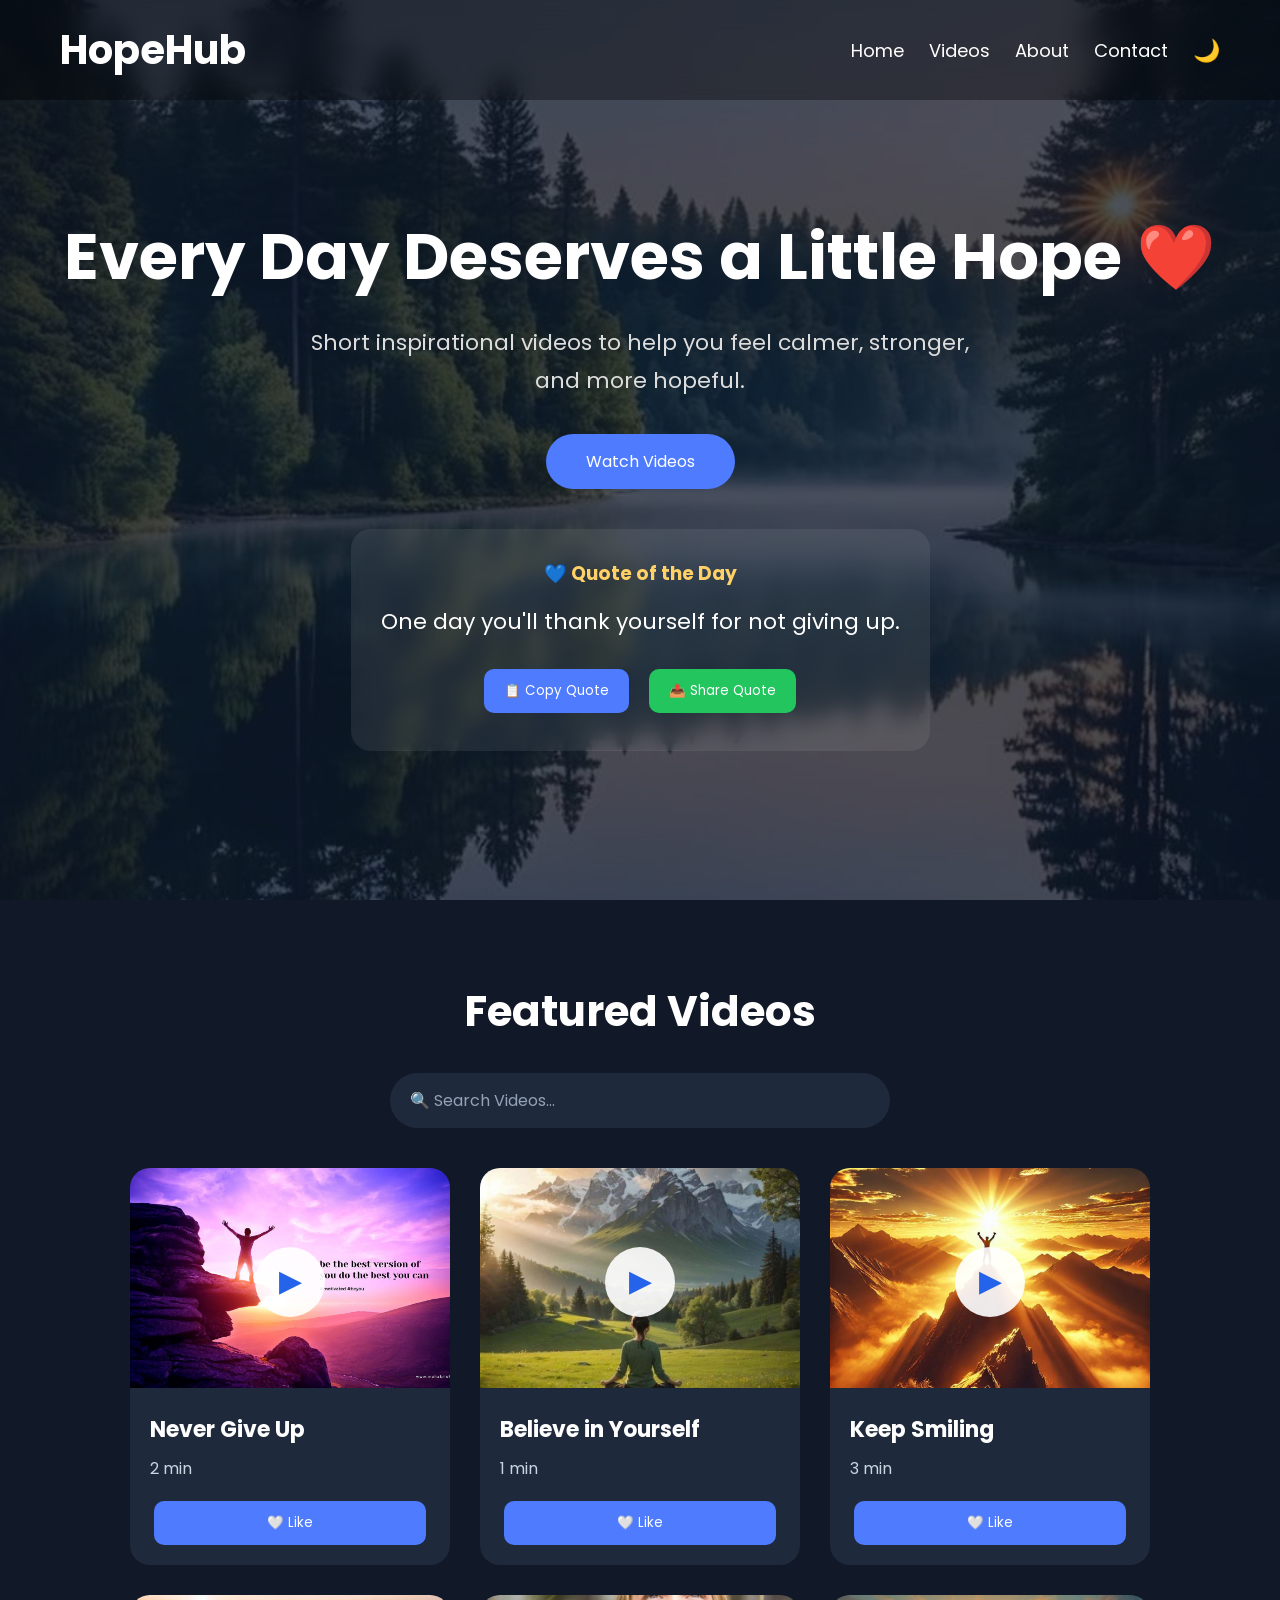
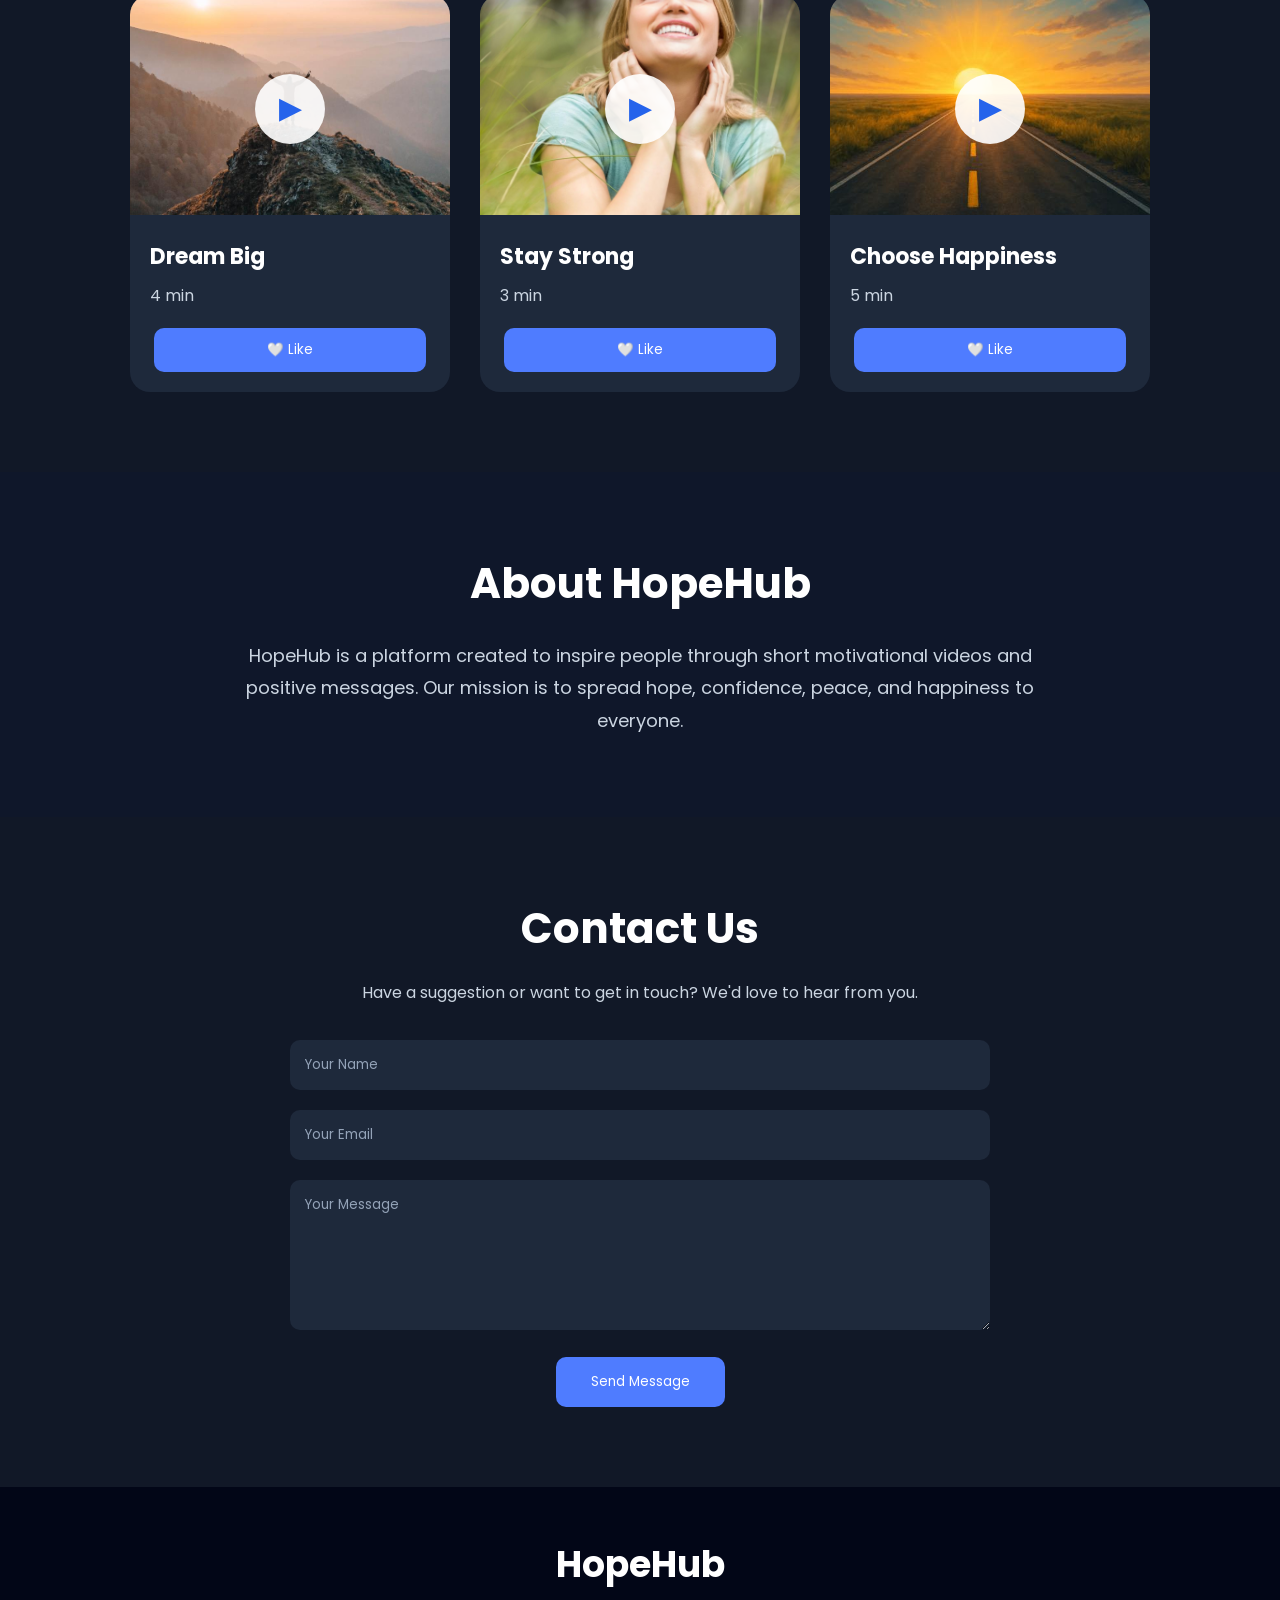
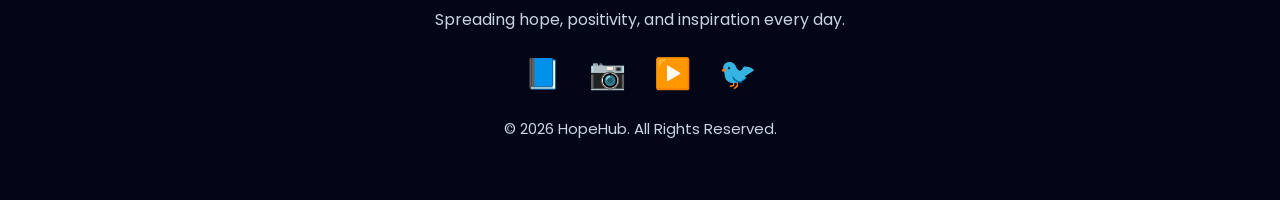
==== index.html @ 2fe67279 "Initial HopeHub Website" ====
<!DOCTYPE html>
<html lang="en">

<head>
    <meta charset="UTF-8">
    <meta name="viewport" content="width=device-width, initial-scale=1.0">
    <title>HopeHub</title>

    <!-- Google Font -->
    <link rel="preconnect" href="https://fonts.googleapis.com">
    <link rel="preconnect" href="https://fonts.gstatic.com" crossorigin>

    <link href="https://fonts.googleapis.com/css2?family=Poppins:wght@300;400;500;600;700&display=swap" rel="stylesheet">

    <!-- AOS Animation -->
    <link rel="stylesheet" href="https://unpkg.com/aos@2.3.4/dist/aos.css">

    <!-- CSS -->
    <link rel="stylesheet" href="css/style.css">
</head>

<body>

<!-- ================= Loader ================= -->

<div id="loader">

    <h1>HopeHub</h1>

    <div class="spinner"></div>

    <p>Loading...</p>

</div>

<!-- ================= Header ================= -->

<header>

    <h2 class="logo">HopeHub</h2>

    <div class="menu-btn" onclick="toggleMenu()">☰</div>

    <nav id="navLinks">

        <a href="#">Home</a>
        <a href="#featured">Videos</a>
        <a href="#about">About</a>
        <a href="#contact">Contact</a>

        <button id="themeBtn" onclick="changeTheme()">
            🌙
        </button>

    </nav>

</header>

<!-- ================= Hero Section ================= -->

<section class="hero" data-aos="fade-up">

    <h1>Every Day Deserves a Little Hope ❤️</h1>

    <p>
        Short inspirational videos to help you feel calmer,
        stronger, and more hopeful.
    </p>

    <a href="#featured" class="btn">
        Watch Videos
    </a>

    <!-- Quote Card -->

    <div class="quote-card">

        <h3>💙 Quote of the Day</h3>

        <p id="dailyQuote">
            Your story isn't over yet.
        </p>

        <button class="copy-btn" onclick="copyQuote()">
            📋 Copy Quote
        </button>

        <button class="share-btn" onclick="shareQuote()">
            📤 Share Quote
        </button>

    </div>

</section>

<!-- ================= Featured Videos Start ================= -->

<section class="featured" id="featured" data-aos="fade-up">

    <h2>Featured Videos</h2>

    <div class="search-box">

        <input
            type="text"
            id="searchInput"
            placeholder="🔍 Search Videos..."
            onkeyup="searchVideos()">

    </div>

    <div class="cards">
        <!-- ================= Video 1 ================= -->

<div class="card video-card" data-aos="zoom-in">

    <a href="https://www.youtube.com/watch?v=mgmVOuLgFB0" target="_blank">

        <div class="video-image">
            <img src="images/video1.jpg" alt="Never Give Up">
            <div class="play-btn">▶</div>
        </div>

    </a>

    <h3>Never Give Up</h3>

    <p>2 min</p>

    <button class="like-btn" onclick="likeVideo(this,'video1')">
        🤍 Like
    </button>

</div>

<!-- ================= Video 2 ================= -->

<div class="card video-card" data-aos="zoom-in" data-aos-delay="100">

    <a href="https://www.youtube.com/watch?v=ZXsQAXx_ao0" target="_blank">

        <div class="video-image">
            <img src="images/video2.jpg" alt="Believe in Yourself">
            <div class="play-btn">▶</div>
        </div>

    </a>

    <h3>Believe in Yourself</h3>

    <p>1 min</p>

    <button class="like-btn" onclick="likeVideo(this,'video2')">
        🤍 Like
    </button>

</div>

<!-- ================= Video 3 ================= -->

<div class="card video-card" data-aos="zoom-in" data-aos-delay="200">

    <a href="https://www.youtube.com/watch?v=wnHW6o8WMas" target="_blank">

        <div class="video-image">
            <img src="images/video3.jpg" alt="Keep Smiling">
            <div class="play-btn">▶</div>
        </div>

    </a>

    <h3>Keep Smiling</h3>

    <p>3 min</p>

    <button class="like-btn" onclick="likeVideo(this,'video3')">
        🤍 Like
    </button>

</div>

<!-- ================= Video 4 ================= -->

<div class="card video-card" data-aos="zoom-in" data-aos-delay="300">

    <a href="https://www.youtube.com/watch?v=UNQhuFL6CWg" target="_blank">

        <div class="video-image">
            <img src="images/video4.jpg" alt="Dream Big">
            <div class="play-btn">▶</div>
        </div>

    </a>

    <h3>Dream Big</h3>

    <p>4 min</p>

    <button class="like-btn" onclick="likeVideo(this,'video4')">
        🤍 Like
    </button>

</div>

<!-- ================= Video 5 ================= -->

<div class="card video-card" data-aos="zoom-in" data-aos-delay="400">

    <a href="https://www.youtube.com/watch?v=mgmVOuLgFB0" target="_blank">

        <div class="video-image">
            <img src="images/video5.jpg" alt="Stay Strong">
            <div class="play-btn">▶</div>
        </div>

    </a>

    <h3>Stay Strong</h3>

    <p>3 min</p>

    <button class="like-btn" onclick="likeVideo(this,'video5')">
        🤍 Like
    </button>

</div>

<!-- ================= Video 6 ================= -->

<div class="card video-card" data-aos="zoom-in" data-aos-delay="500">

    <a href="https://www.youtube.com/watch?v=ZXsQAXx_ao0" target="_blank">

        <div class="video-image">
            <img src="images/video6.jpg" alt="Choose Happiness">
            <div class="play-btn">▶</div>
        </div>

    </a>

    <h3>Choose Happiness</h3>

    <p>5 min</p>

    <button class="like-btn" onclick="likeVideo(this,'video6')">
        🤍 Like
    </button>

</div>

</div>

</section>

<!-- ================= About ================= -->

<section class="about" id="about" data-aos="fade-right">

    <h2>About HopeHub</h2>

    <p>
        HopeHub is a platform created to inspire people through short motivational
        videos and positive messages. Our mission is to spread hope, confidence,
        peace, and happiness to everyone.
    </p>

</section>

<!-- ================= Contact ================= -->

<section class="contact" id="contact" data-aos="fade-left">

    <h2>Contact Us</h2>

    <p>Have a suggestion or want to get in touch? We'd love to hear from you.</p>

    <form>

        <input type="text" placeholder="Your Name" required>

        <input type="email" placeholder="Your Email" required>

        <textarea rows="6" placeholder="Your Message" required></textarea>

        <button type="submit">Send Message</button>

    </form>

</section>
<!-- ================= Footer ================= -->

<footer data-aos="zoom-in">

    <div class="footer-content">

        <h2>HopeHub</h2>

        <p>
            Spreading hope, positivity, and inspiration every day.
        </p>

        <div class="social-links">

            <a href="#" title="Facebook">📘</a>
            <a href="#" title="Instagram">📷</a>
            <a href="#" title="YouTube">▶️</a>
            <a href="#" title="Twitter">🐦</a>

        </div>

        <p class="copyright">
            © 2026 HopeHub. All Rights Reserved.
        </p>

    </div>

</footer>

<!-- ================= Back To Top ================= -->

<button id="topBtn" onclick="goTop()">⬆</button>

<!-- ================= JavaScript ================= -->

<script src="js/script.js"></script>

<!-- AOS Animation -->

<script src="https://unpkg.com/aos@2.3.4/dist/aos.js"></script>

<script>
AOS.init({
    duration:1000,
    once:true
});
</script>

</body>

</html>
---- css/style.css ----
/* ==========================================
   HOPEHUB CSS
   Part 1 - Reset, Body, Loader, Header, Hero
========================================== */

/* Reset */

*{
    margin:0;
    padding:0;
    box-sizing:border-box;
    font-family:'Poppins',sans-serif;
}

html{
    scroll-behavior:smooth;
}

/* Body */

body{
    background:#0f172a;
    color:white;
    overflow-x:hidden;
}

/* Background Overlay */

body::before{
    content:"";
    position:fixed;
    inset:0;
    background:url("../images/hero.jpg") center/cover no-repeat;
    opacity:.25;
    z-index:-2;
}

/* Loader */

#loader{
    position:fixed;
    inset:0;
    background:#0f172a;
    display:flex;
    justify-content:center;
    align-items:center;
    flex-direction:column;
    z-index:9999;
}

#loader h1{
    font-size:50px;
    margin-bottom:20px;
}

#loader p{
    margin-top:20px;
    font-size:18px;
}

.spinner{
    width:70px;
    height:70px;
    border:6px solid rgba(255,255,255,.2);
    border-top:6px solid #4F7CFF;
    border-radius:50%;
    animation:spin 1s linear infinite;
}

@keyframes spin{
    from{
        transform:rotate(0deg);
    }
    to{
        transform:rotate(360deg);
    }
}

/* Header */

header{
    position:fixed;
    top:0;
    left:0;
    width:100%;
    display:flex;
    justify-content:space-between;
    align-items:center;
    padding:20px 60px;
    background:rgba(0,0,0,.35);
    backdrop-filter:blur(12px);
    z-index:1000;
}

/* Logo */

.logo{
    font-size:40px;
    font-weight:700;
    color:white;
    cursor:pointer;
    transition:.3s;
}

.logo:hover{
    color:#4F7CFF;
}

/* Navbar */

nav{
    display:flex;
    align-items:center;
    gap:25px;
}

nav a{
    text-decoration:none;
    color:white;
    font-size:18px;
    transition:.3s;
}

nav a:hover{
    color:#4F7CFF;
}

/* Theme Button */

#themeBtn{
    background:none;
    border:none;
    color:white;
    font-size:22px;
    cursor:pointer;
}

/* Mobile Menu */

.menu-btn{
    display:none;
    font-size:32px;
    cursor:pointer;
}

/* Hero */

.hero{
    min-height:100vh;
    display:flex;
    justify-content:center;
    align-items:center;
    flex-direction:column;
    text-align:center;
    padding:120px 20px 60px;
}

.hero h1{
    font-size:64px;
    margin-bottom:20px;
}

.hero p{
    max-width:700px;
    font-size:22px;
    color:#ddd;
    line-height:1.7;
}

/* Main Button */

.btn{
    display:inline-block;
    margin-top:35px;
    background:#4F7CFF;
    color:white;
    text-decoration:none;
    padding:15px 40px;
    border-radius:50px;
    transition:.3s;
}

.btn:hover{
    background:#2563eb;
    transform:scale(1.05);
}
/* ==========================================
   Part 2 - Featured, Search, Cards, Quote
========================================== */

/* Featured Section */

.featured{
    padding:80px 8%;
    background:#111827;
}

.featured h2{
    text-align:center;
    font-size:42px;
    margin-bottom:30px;
}

/* Search Box */

.search-box{
    display:flex;
    justify-content:center;
    margin-bottom:40px;
}

.search-box input{
    width:100%;
    max-width:500px;
    padding:15px 20px;
    border:none;
    outline:none;
    border-radius:50px;
    font-size:16px;
    background:#1e293b;
    color:white;
}

.search-box input::placeholder{
    color:#94a3b8;
}

/* Cards */

.cards{
    display:flex;
    flex-wrap:wrap;
    justify-content:center;
    gap:30px;
}

.card{
    width:320px;
    background:#1e293b;
    border-radius:20px;
    overflow:hidden;
    transition:.3s;
}

.card:hover{
    transform:translateY(-10px);
    box-shadow:0 15px 35px rgba(0,0,0,.4);
}

.video-image{
    position:relative;
}

.video-image img{
    width:100%;
    height:220px;
    object-fit:cover;
}

/* Play Button */

.play-btn{
    position:absolute;
    top:50%;
    left:50%;
    transform:translate(-50%,-50%);
    width:70px;
    height:70px;
    border-radius:50%;
    background:rgba(255,255,255,.9);
    color:#2563eb;
    display:flex;
    justify-content:center;
    align-items:center;
    font-size:30px;
    transition:.3s;
}

.play-btn:hover{
    background:#2563eb;
    color:white;
    transform:translate(-50%,-50%) scale(1.1);
}

/* Card Text */

.card h3{
    padding:18px 20px 10px;
    font-size:22px;
}

.card p{
    padding:0 20px 20px;
    color:#cbd5e1;
}

/* Like Button */

.like-btn{
    width:85%;
    margin:0 auto 20px;
    display:block;
    padding:12px;
    border:none;
    border-radius:10px;
    background:#4F7CFF;
    color:white;
    cursor:pointer;
    transition:.3s;
}

.like-btn:hover{
    background:#2563eb;
}

.like-btn.liked{
    background:#e11d48;
}

/* Quote Card */

.quote-card{
    margin-top:40px;
    max-width:700px;
    background:rgba(255,255,255,.08);
    backdrop-filter:blur(10px);
    padding:30px;
    border-radius:20px;
}

.quote-card h3{
    color:#FFD166;
    margin-bottom:15px;
}

.quote-card p{
    color:white;
    margin-bottom:20px;
}

/* Copy & Share Buttons */

.copy-btn,
.share-btn{
    border:none;
    padding:12px 20px;
    border-radius:10px;
    cursor:pointer;
    margin:8px;
    transition:.3s;
}

.copy-btn{
    background:#4F7CFF;
    color:white;
}

.copy-btn:hover{
    background:#2563eb;
}

.share-btn{
    background:#22c55e;
    color:white;
}

.share-btn:hover{
    background:#15803d;
}

/* Search Hide */

.hide{
    display:none;
}
/* ==========================================
   Part 3 - About, Contact, Footer, Responsive
========================================== */

/* About */

.about{
    padding:80px 8%;
    background:#0f172a;
    text-align:center;
}

.about h2{
    font-size:42px;
    margin-bottom:25px;
}

.about p{
    max-width:850px;
    margin:auto;
    color:#cbd5e1;
    line-height:1.8;
    font-size:18px;
}

/* Contact */

.contact{
    padding:80px 8%;
    background:#111827;
    text-align:center;
}

.contact h2{
    font-size:42px;
    margin-bottom:20px;
}

.contact p{
    color:#cbd5e1;
    margin-bottom:35px;
}

.contact form{
    max-width:700px;
    margin:auto;
}

.contact input,
.contact textarea{
    width:100%;
    padding:15px;
    margin-bottom:20px;
    border:none;
    border-radius:10px;
    background:#1e293b;
    color:white;
    outline:none;
}

.contact input::placeholder,
.contact textarea::placeholder{
    color:#94a3b8;
}

.contact button{
    background:#4F7CFF;
    color:white;
    border:none;
    padding:15px 35px;
    border-radius:10px;
    cursor:pointer;
    transition:.3s;
}

.contact button:hover{
    background:#2563eb;
}

/* Footer */

footer{
    background:#020617;
    padding:50px 20px;
    text-align:center;
}

.footer-content h2{
    font-size:36px;
    margin-bottom:15px;
}

.footer-content p{
    color:#cbd5e1;
    margin:10px 0;
}

.social-links{
    margin:20px 0;
}

.social-links a{
    font-size:30px;
    text-decoration:none;
    margin:0 12px;
    transition:.3s;
}

.social-links a:hover{
    transform:scale(1.2);
}

.copyright{
    margin-top:20px;
    color:#94a3b8;
    font-size:15px;
}

/* Back To Top */

#topBtn{
    position:fixed;
    right:25px;
    bottom:25px;
    width:50px;
    height:50px;
    border:none;
    border-radius:50%;
    background:#4F7CFF;
    color:white;
    font-size:20px;
    cursor:pointer;
    display:none;
    z-index:999;
    transition:.3s;
}

#topBtn:hover{
    background:#2563eb;
    transform:scale(1.1);
}

/* Light Theme */

body.light{
    background:#f8fafc;
    color:#111827;
}

body.light .featured,
body.light .contact{
    background:#e2e8f0;
}

body.light .about{
    background:#f8fafc;
}

body.light .card,
body.light .search-box input,
body.light .contact input,
body.light .contact textarea{
    background:white;
    color:#111827;
}

body.light .card p,
body.light .about p,
body.light .contact p{
    color:#475569;
}

/* Mobile */

@media(max-width:768px){

    header{
        padding:18px 20px;
    }

    .menu-btn{
        display:block;
        color:white;
    }

    nav{
        display:none;
        position:absolute;
        top:80px;
        left:0;
        width:100%;
        background:#111827;
        flex-direction:column;
        padding:20px 0;
    }

    nav.active{
        display:flex;
    }

    .hero h1{
        font-size:42px;
    }

    .hero p{
        font-size:18px;
    }

    .card{
        width:100%;
        max-width:360px;
    }

    .quote-card{
        width:95%;
    }

    .copy-btn,
    .share-btn{
        width:100%;
        margin:8px 0;
    }

    #themeBtn{
        margin-top:10px;
    }
}
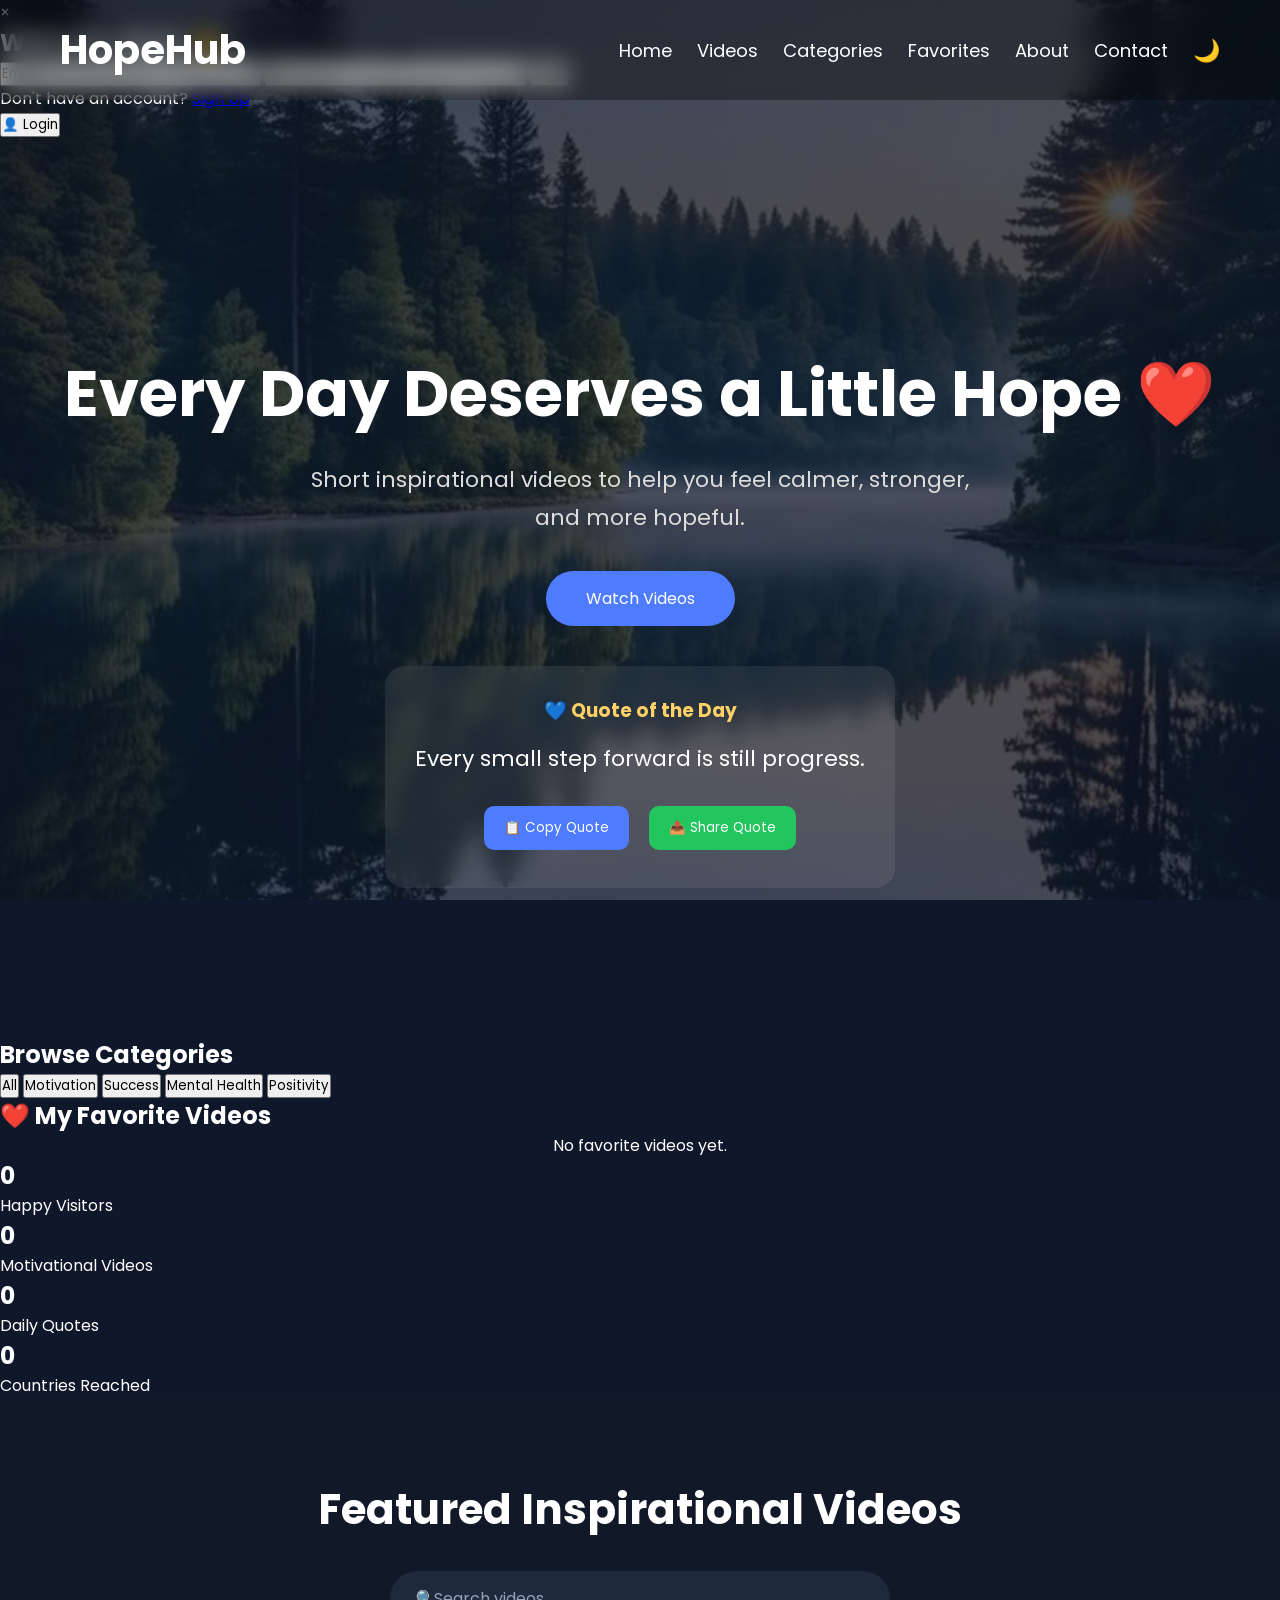
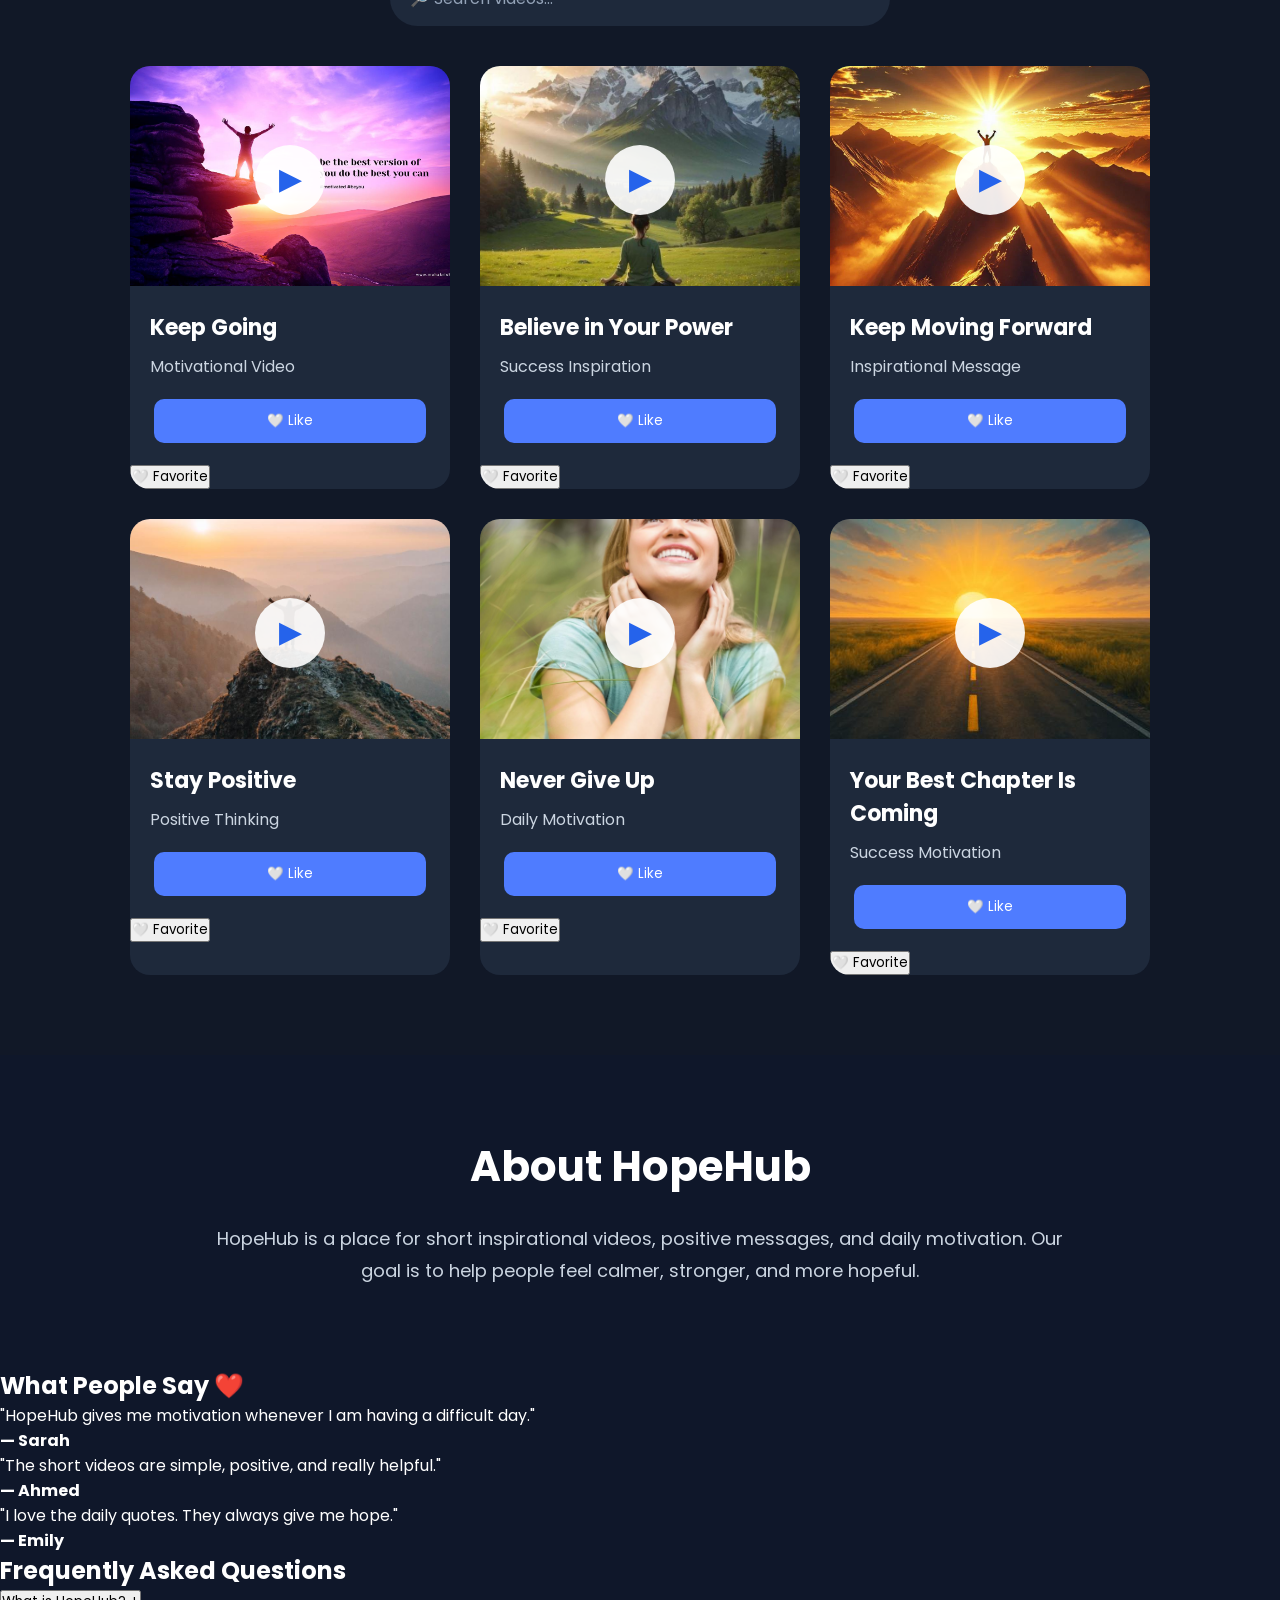
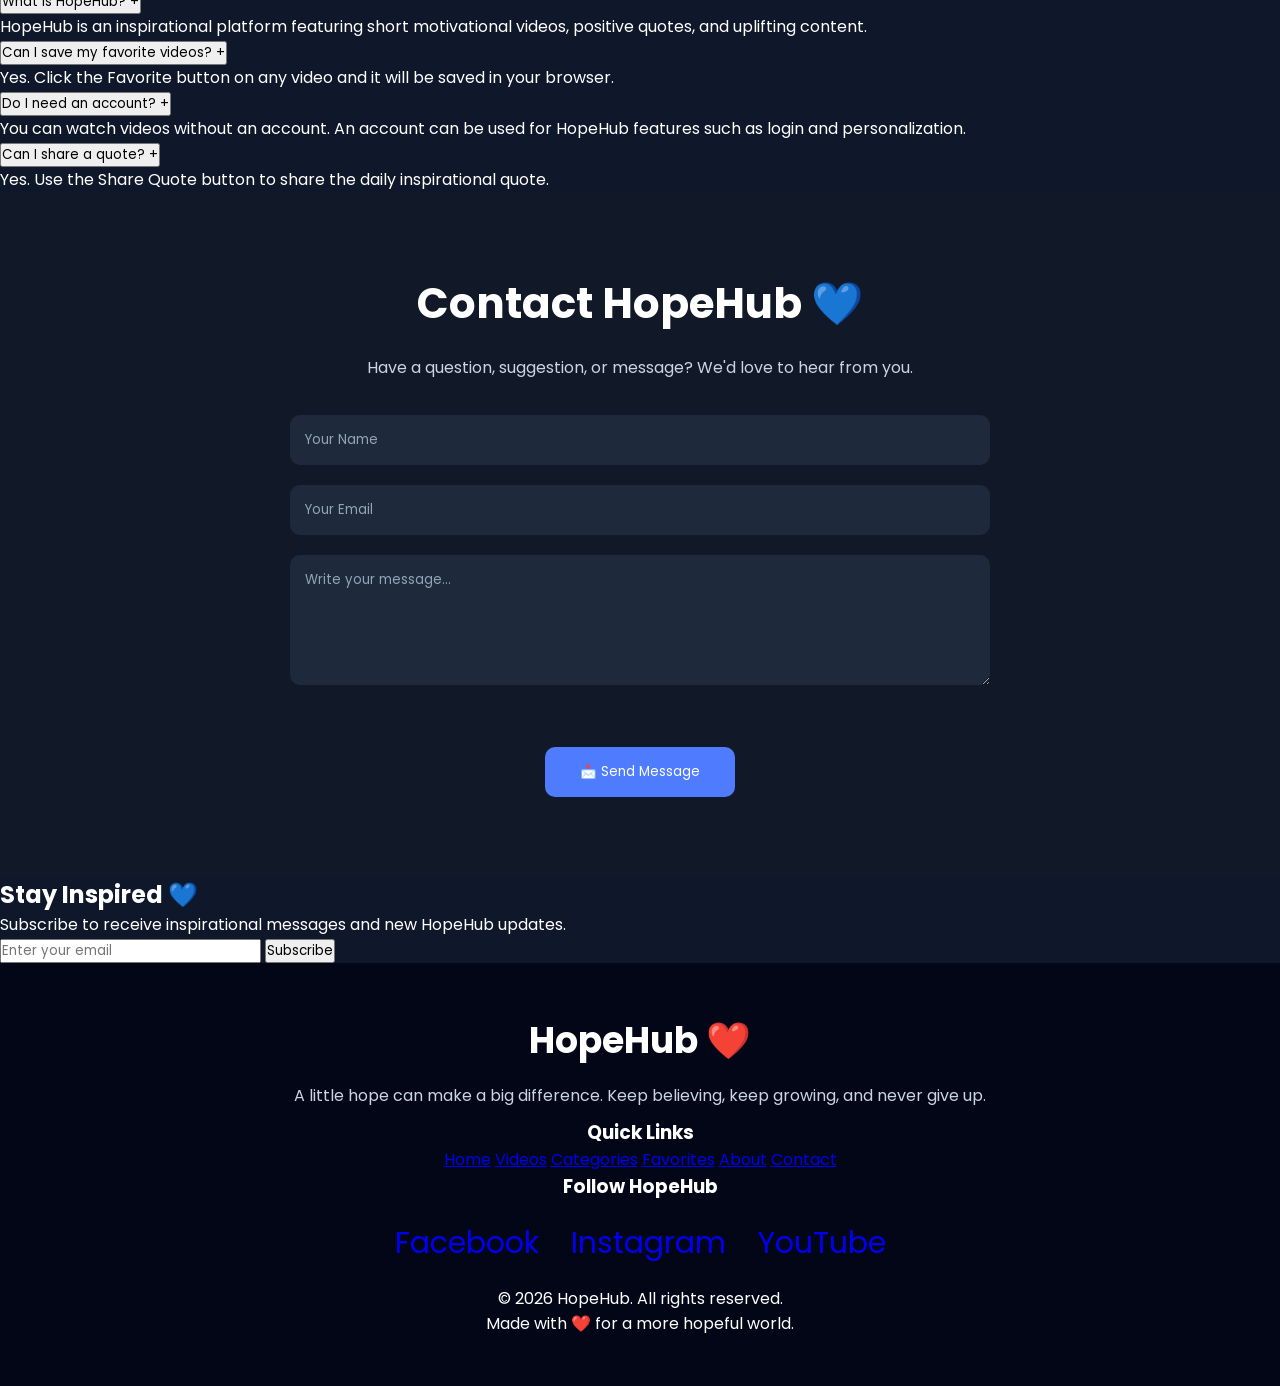
==== commit 29b4bb95: "Update index.html" ====
--- a/index.html
+++ b/index.html
@@ -4,51 +4,129 @@
 <head>
     <meta charset="UTF-8">
     <meta name="viewport" content="width=device-width, initial-scale=1.0">
-    <title>HopeHub</title>
-
-    <!-- Google Font -->
+
+    <!-- SEO TITLE -->
+    <title>HopeHub | Inspirational Videos, Motivation & Daily Hope</title>
+
+    <!-- SEO DESCRIPTION -->
+    <meta
+        name="description"
+        content="HopeHub offers short inspirational videos, motivational messages, positive quotes, and daily encouragement to help you feel calmer, stronger, and more hopeful."
+    >
+
+    <!-- SEO KEYWORDS -->
+    <meta
+        name="keywords"
+        content="inspirational videos, motivational videos, daily motivation, positive quotes, inspirational quotes, hope, positivity, success motivation, mental health motivation, HopeHub"
+    >
+
+    <!-- SEARCH ENGINE INSTRUCTIONS -->
+    <meta name="robots" content="index, follow">
+
+    <!-- CANONICAL URL -->
+    <link
+        rel="canonical"
+        href="https://aliaraz56560-cmd.github.io/HopeHub/"
+    >
+
+    <!-- THEME COLOR -->
+    <meta name="theme-color" content="#020617">
+
+    <!-- OPEN GRAPH / FACEBOOK / WHATSAPP -->
+    <meta property="og:type" content="website">
+    <meta property="og:title" content="HopeHub | Inspirational Videos, Motivation & Daily Hope">
+    <meta
+        property="og:description"
+        content="Discover short inspirational videos, positive messages, daily quotes, and motivation with HopeHub."
+    >
+    <meta
+        property="og:url"
+        content="https://aliaraz56560-cmd.github.io/HopeHub/"
+    >
+    <meta property="og:site_name" content="HopeHub">
+
+    <!-- TWITTER / X CARD -->
+    <meta name="twitter:card" content="summary_large_image">
+    <meta name="twitter:title" content="HopeHub | Inspirational Videos & Daily Hope">
+    <meta
+        name="twitter:description"
+        content="Short inspirational videos, positive quotes, and daily motivation to help you feel calmer, stronger, and more hopeful."
+    >
+
+    <!-- GOOGLE FONT -->
     <link rel="preconnect" href="https://fonts.googleapis.com">
     <link rel="preconnect" href="https://fonts.gstatic.com" crossorigin>
 
-    <link href="https://fonts.googleapis.com/css2?family=Poppins:wght@300;400;500;600;700&display=swap" rel="stylesheet">
-
-    <!-- AOS Animation -->
-    <link rel="stylesheet" href="https://unpkg.com/aos@2.3.4/dist/aos.css">
-
-    <!-- CSS -->
+    <link
+        href="https://fonts.googleapis.com/css2?family=Poppins:wght@300;400;500;600;700&display=swap"
+        rel="stylesheet"
+    >
+
+    <!-- AOS ANIMATION -->
+    <link
+        rel="stylesheet"
+        href="https://unpkg.com/aos@2.3.4/dist/aos.css"
+    >
+
+    <!-- MAIN CSS -->
     <link rel="stylesheet" href="css/style.css">
+
+    <!-- WEBSITE STRUCTURED DATA -->
+    <script type="application/ld+json">
+    {
+        "@context": "https://schema.org",
+        "@type": "WebSite",
+        "name": "HopeHub",
+        "url": "https://aliaraz56560-cmd.github.io/HopeHub/",
+        "description": "HopeHub provides short inspirational videos, positive messages, daily quotes, and motivational content."
+    }
+    </script>
+
 </head>
 
 <body>
 
-<!-- ================= Loader ================= -->
+<!-- ==================================================
+     LOADER
+================================================== -->
 
 <div id="loader">
-
     <h1>HopeHub</h1>
-
     <div class="spinner"></div>
-
     <p>Loading...</p>
-
 </div>
 
-<!-- ================= Header ================= -->
+
+<!-- ==================================================
+     HEADER / NAVBAR
+================================================== -->
 
 <header>
 
     <h2 class="logo">HopeHub</h2>
 
-    <div class="menu-btn" onclick="toggleMenu()">☰</div>
+    <div
+        class="menu-btn"
+        onclick="toggleMenu()"
+        aria-label="Open navigation menu"
+    >
+        ☰
+    </div>
 
     <nav id="navLinks">
 
-        <a href="#">Home</a>
+        <a href="#home">Home</a>
         <a href="#featured">Videos</a>
+        <a href="#categories">Categories</a>
+        <a href="#favorites">Favorites</a>
         <a href="#about">About</a>
         <a href="#contact">Contact</a>
 
-        <button id="themeBtn" onclick="changeTheme()">
+        <button
+            id="themeBtn"
+            onclick="changeTheme()"
+            aria-label="Change theme"
+        >
             🌙
         </button>
 
@@ -56,22 +134,161 @@
 
 </header>
 
-<!-- ================= Hero Section ================= -->
-
-<section class="hero" data-aos="fade-up">
-
-    <h1>Every Day Deserves a Little Hope ❤️</h1>
+
+<!-- ==================================================
+     LOGIN / SIGNUP OVERLAY
+================================================== -->
+
+<div class="auth-overlay" id="authOverlay">
+
+    <div class="auth-box">
+
+        <span
+            class="close-auth"
+            onclick="closeAuth()"
+            aria-label="Close login"
+        >
+            ×
+        </span>
+
+
+        <!-- LOGIN -->
+
+        <div id="loginForm">
+
+            <h2>Welcome Back 👋</h2>
+
+            <input
+                type="email"
+                id="loginEmail"
+                placeholder="Email"
+                autocomplete="email"
+            >
+
+            <input
+                type="password"
+                id="loginPassword"
+                placeholder="Password"
+                autocomplete="current-password"
+            >
+
+            <button
+                type="button"
+                onclick="loginUser()"
+            >
+                Login
+            </button>
+
+            <p>
+                Don't have an account?
+
+                <a
+                    href="#"
+                    onclick="showSignup(); return false;"
+                >
+                    Sign Up
+                </a>
+            </p>
+
+        </div>
+
+
+        <!-- SIGNUP -->
+
+        <div
+            id="signupForm"
+            style="display:none;"
+        >
+
+            <h2>Create Account ✨</h2>
+
+            <input
+                type="text"
+                id="signupName"
+                placeholder="Full Name"
+                autocomplete="name"
+            >
+
+            <input
+                type="email"
+                id="signupEmail"
+                placeholder="Email"
+                autocomplete="email"
+            >
+
+            <input
+                type="password"
+                id="signupPassword"
+                placeholder="Password"
+                autocomplete="new-password"
+            >
+
+            <button
+                type="button"
+                onclick="signupUser()"
+            >
+                Sign Up
+            </button>
+
+            <p>
+                Already have an account?
+
+                <a
+                    href="#"
+                    onclick="showLogin(); return false;"
+                >
+                    Login
+                </a>
+            </p>
+
+        </div>
+
+    </div>
+
+</div>
+
+
+<!-- ==================================================
+     LOGIN BUTTON
+================================================== -->
+
+<button
+    class="login-btn"
+    type="button"
+    aria-label="Login to HopeHub"
+>
+    👤 Login
+</button>
+
+
+<!-- ==================================================
+     HERO SECTION
+================================================== -->
+
+<section
+    class="hero"
+    id="home"
+    data-aos="fade-up"
+>
+
+    <h1>
+        Every Day Deserves a Little Hope ❤️
+    </h1>
 
     <p>
         Short inspirational videos to help you feel calmer,
         stronger, and more hopeful.
     </p>
 
-    <a href="#featured" class="btn">
+    <a
+        href="#featured"
+        class="btn"
+    >
         Watch Videos
     </a>
 
-    <!-- Quote Card -->
+
+    <!-- DAILY QUOTE -->
 
     <div class="quote-card">
 
@@ -81,260 +298,938 @@
             Your story isn't over yet.
         </p>
 
-        <button class="copy-btn" onclick="copyQuote()">
-            📋 Copy Quote
+        <div class="quote-buttons">
+
+            <button
+                class="copy-btn"
+                onclick="copyQuote()"
+                type="button"
+            >
+                📋 Copy Quote
+            </button>
+
+            <button
+                class="share-btn"
+                onclick="shareQuote()"
+                type="button"
+            >
+                📤 Share Quote
+            </button>
+
+        </div>
+
+    </div>
+
+</section>
+
+
+<!-- ==================================================
+     CATEGORIES
+================================================== -->
+
+<section
+    class="categories"
+    id="categories"
+>
+
+    <h2>Browse Categories</h2>
+
+    <div class="category-box">
+
+        <button
+            class="category-btn active"
+            type="button"
+        >
+            All
         </button>
 
-        <button class="share-btn" onclick="shareQuote()">
-            📤 Share Quote
+        <button
+            class="category-btn"
+            type="button"
+        >
+            Motivation
         </button>
 
+        <button
+            class="category-btn"
+            type="button"
+        >
+            Success
+        </button>
+
+        <button
+            class="category-btn"
+            type="button"
+        >
+            Mental Health
+        </button>
+
+        <button
+            class="category-btn"
+            type="button"
+        >
+            Positivity
+        </button>
+
     </div>
 
 </section>
 
-<!-- ================= Featured Videos Start ================= -->
-
-<section class="featured" id="featured" data-aos="fade-up">
-
-    <h2>Featured Videos</h2>
+
+<!-- ==================================================
+     FAVORITES
+================================================== -->
+
+<section
+    class="favorites"
+    id="favorites"
+>
+
+    <h2>❤️ My Favorite Videos</h2>
+
+    <div
+        id="favoriteContainer"
+        class="cards"
+    >
+
+        <p class="empty-fav">
+            No favorite videos yet.
+        </p>
+
+    </div>
+
+</section>
+
+
+<!-- ==================================================
+     STATISTICS
+================================================== -->
+
+<section class="stats">
+
+    <div class="stat-box">
+
+        <h2
+            class="counter"
+            data-target="10000"
+        >
+            0
+        </h2>
+
+        <p>Happy Visitors</p>
+
+    </div>
+
+
+    <div class="stat-box">
+
+        <h2
+            class="counter"
+            data-target="500"
+        >
+            0
+        </h2>
+
+        <p>Motivational Videos</p>
+
+    </div>
+
+
+    <div class="stat-box">
+
+        <h2
+            class="counter"
+            data-target="150"
+        >
+            0
+        </h2>
+
+        <p>Daily Quotes</p>
+
+    </div>
+
+
+    <div class="stat-box">
+
+        <h2
+            class="counter"
+            data-target="50"
+        >
+            0
+        </h2>
+
+        <p>Countries Reached</p>
+
+    </div>
+
+</section>
+
+
+<!-- ==================================================
+     FEATURED VIDEOS
+================================================== -->
+
+<section
+    class="featured"
+    id="featured"
+    data-aos="fade-up"
+>
+
+    <h2>Featured Inspirational Videos</h2>
+
+
+    <!-- SEARCH -->
 
     <div class="search-box">
 
         <input
             type="text"
             id="searchInput"
-            placeholder="🔍 Search Videos..."
-            onkeyup="searchVideos()">
-
-    </div>
+            placeholder="🔎 Search videos..."
+            oninput="searchVideos()"
+            aria-label="Search inspirational videos"
+        >
+
+    </div>
+
 
     <div class="cards">
-        <!-- ================= Video 1 ================= -->
-
-<div class="card video-card" data-aos="zoom-in">
-
-    <a href="https://www.youtube.com/watch?v=mgmVOuLgFB0" target="_blank">
-
-        <div class="video-image">
-            <img src="images/video1.jpg" alt="Never Give Up">
-            <div class="play-btn">▶</div>
-        </div>
-
-    </a>
-
-    <h3>Never Give Up</h3>
-
-    <p>2 min</p>
-
-    <button class="like-btn" onclick="likeVideo(this,'video1')">
-        🤍 Like
-    </button>
-
-</div>
-
-<!-- ================= Video 2 ================= -->
-
-<div class="card video-card" data-aos="zoom-in" data-aos-delay="100">
-
-    <a href="https://www.youtube.com/watch?v=ZXsQAXx_ao0" target="_blank">
-
-        <div class="video-image">
-            <img src="images/video2.jpg" alt="Believe in Yourself">
-            <div class="play-btn">▶</div>
-        </div>
-
-    </a>
-
-    <h3>Believe in Yourself</h3>
-
-    <p>1 min</p>
-
-    <button class="like-btn" onclick="likeVideo(this,'video2')">
-        🤍 Like
-    </button>
-
-</div>
-
-<!-- ================= Video 3 ================= -->
-
-<div class="card video-card" data-aos="zoom-in" data-aos-delay="200">
-
-    <a href="https://www.youtube.com/watch?v=wnHW6o8WMas" target="_blank">
-
-        <div class="video-image">
-            <img src="images/video3.jpg" alt="Keep Smiling">
-            <div class="play-btn">▶</div>
-        </div>
-
-    </a>
-
-    <h3>Keep Smiling</h3>
-
-    <p>3 min</p>
-
-    <button class="like-btn" onclick="likeVideo(this,'video3')">
-        🤍 Like
-    </button>
-
-</div>
-
-<!-- ================= Video 4 ================= -->
-
-<div class="card video-card" data-aos="zoom-in" data-aos-delay="300">
-
-    <a href="https://www.youtube.com/watch?v=UNQhuFL6CWg" target="_blank">
-
-        <div class="video-image">
-            <img src="images/video4.jpg" alt="Dream Big">
-            <div class="play-btn">▶</div>
-        </div>
-
-    </a>
-
-    <h3>Dream Big</h3>
-
-    <p>4 min</p>
-
-    <button class="like-btn" onclick="likeVideo(this,'video4')">
-        🤍 Like
-    </button>
-
-</div>
-
-<!-- ================= Video 5 ================= -->
-
-<div class="card video-card" data-aos="zoom-in" data-aos-delay="400">
-
-    <a href="https://www.youtube.com/watch?v=mgmVOuLgFB0" target="_blank">
-
-        <div class="video-image">
-            <img src="images/video5.jpg" alt="Stay Strong">
-            <div class="play-btn">▶</div>
-        </div>
-
-    </a>
-
-    <h3>Stay Strong</h3>
-
-    <p>3 min</p>
-
-    <button class="like-btn" onclick="likeVideo(this,'video5')">
-        🤍 Like
-    </button>
-
-</div>
-
-<!-- ================= Video 6 ================= -->
-
-<div class="card video-card" data-aos="zoom-in" data-aos-delay="500">
-
-    <a href="https://www.youtube.com/watch?v=ZXsQAXx_ao0" target="_blank">
-
-        <div class="video-image">
-            <img src="images/video6.jpg" alt="Choose Happiness">
-            <div class="play-btn">▶</div>
-        </div>
-
-    </a>
-
-    <h3>Choose Happiness</h3>
-
-    <p>5 min</p>
-
-    <button class="like-btn" onclick="likeVideo(this,'video6')">
-        🤍 Like
-    </button>
-
-</div>
-
-</div>
+
+
+        <!-- VIDEO 1 -->
+
+        <div
+            class="card video-card"
+            data-category="Motivation"
+            data-aos="zoom-in"
+        >
+
+            <a href="video.html?video=crsST0ptxlU">
+
+                <div class="video-image">
+
+                    <img
+                        src="images/video1.jpg"
+                        alt="Keep Going inspirational motivational video"
+                        loading="lazy"
+                    >
+
+                    <div class="play-btn">
+                        ▶
+                    </div>
+
+                </div>
+
+            </a>
+
+            <h3>Keep Going</h3>
+
+            <p>Motivational Video</p>
+
+            <button
+                class="like-btn"
+                onclick="likeVideo(this,'video1')"
+                type="button"
+            >
+                🤍 Like
+            </button>
+
+            <button
+                class="favorite-btn"
+                onclick="addFavorite(
+                    'Keep Going',
+                    'images/video1.jpg',
+                    'video.html?video=crsST0ptxlU',
+                    this
+                )"
+                type="button"
+            >
+                🤍 Favorite
+            </button>
+
+        </div>
+
+
+        <!-- VIDEO 2 -->
+
+        <div
+            class="card video-card"
+            data-category="Success"
+            data-aos="zoom-in"
+        >
+
+            <a href="video.html?video=I_mPoUWBMf4">
+
+                <div class="video-image">
+
+                    <img
+                        src="images/video2.jpg"
+                        alt="Believe in Your Power success motivational video"
+                        loading="lazy"
+                    >
+
+                    <div class="play-btn">
+                        ▶
+                    </div>
+
+                </div>
+
+            </a>
+
+            <h3>Believe in Your Power</h3>
+
+            <p>Success Inspiration</p>
+
+            <button
+                class="like-btn"
+                onclick="likeVideo(this,'video2')"
+                type="button"
+            >
+                🤍 Like
+            </button>
+
+            <button
+                class="favorite-btn"
+                onclick="addFavorite(
+                    'Believe in Your Power',
+                    'images/video2.jpg',
+                    'video.html?video=Cpc-t-Uwv1I',
+                    this
+                )"
+                type="button"
+            >
+                🤍 Favorite
+            </button>
+
+        </div>
+
+
+        <!-- VIDEO 3 -->
+
+        <div
+            class="card video-card"
+            data-category="Mental Health"
+            data-aos="zoom-in"
+        >
+
+            <a href="video.html?video=UF8uR6Z6KLc">
+
+                <div class="video-image">
+
+                    <img
+                        src="images/video3.jpg"
+                        alt="Keep Moving Forward inspirational video"
+                        loading="lazy"
+                    >
+
+                    <div class="play-btn">
+                        ▶
+                    </div>
+
+                </div>
+
+            </a>
+
+            <h3>Keep Moving Forward</h3>
+
+            <p>Inspirational Message</p>
+
+            <button
+                class="like-btn"
+                onclick="likeVideo(this,'video3')"
+                type="button"
+            >
+                🤍 Like
+            </button>
+
+            <button
+                class="favorite-btn"
+                onclick="addFavorite(
+                    'Keep Moving Forward',
+                    'images/video3.jpg',
+                    'video.html?video=UF8uR6Z6KLc',
+                    this
+                )"
+                type="button"
+            >
+                🤍 Favorite
+            </button>
+
+        </div>
+
+
+        <!-- VIDEO 4 -->
+
+        <div
+            class="card video-card"
+            data-category="Positivity"
+            data-aos="zoom-in"
+        >
+
+            <a href="video.html?video=ZToicYcHIOU">
+
+                <div class="video-image">
+
+                    <img
+                        src="images/video4.jpg"
+                        alt="Stay Positive positive thinking video"
+                        loading="lazy"
+                    >
+
+                    <div class="play-btn">
+                        ▶
+                    </div>
+
+                </div>
+
+            </a>
+
+            <h3>Stay Positive</h3>
+
+            <p>Positive Thinking</p>
+
+            <button
+                class="like-btn"
+                onclick="likeVideo(this,'video4')"
+                type="button"
+            >
+                🤍 Like
+            </button>
+
+            <button
+                class="favorite-btn"
+                onclick="addFavorite(
+                    'Stay Positive',
+                    'images/video4.jpg',
+                    'video.html?video=ZToicYcHIOU',
+                    this
+                )"
+                type="button"
+            >
+                🤍 Favorite
+            </button>
+
+        </div>
+
+
+        <!-- VIDEO 5 -->
+
+        <div
+            class="card video-card"
+            data-category="Motivation"
+            data-aos="zoom-in"
+        >
+
+            <a href="video.html?video=suvwogCC7PI">
+
+                <div class="video-image">
+
+                    <img
+                        src="images/video5.jpg"
+                        alt="Never Give Up motivational video"
+                        loading="lazy"
+                    >
+
+                    <div class="play-btn">
+                        ▶
+                    </div>
+
+                </div>
+
+            </a>
+
+            <h3>Never Give Up</h3>
+
+            <p>Daily Motivation</p>
+
+            <button
+                class="like-btn"
+                onclick="likeVideo(this,'video5')"
+                type="button"
+            >
+                🤍 Like
+            </button>
+
+            <button
+                class="favorite-btn"
+                onclick="addFavorite(
+                    'Never Give Up',
+                    'images/video5.jpg',
+                    'video.html?video=mgmVOuLgFB0',
+                    this
+                )"
+                type="button"
+            >
+                🤍 Favorite
+            </button>
+
+        </div>
+
+
+        <!-- VIDEO 6 -->
+
+        <div
+            class="card video-card"
+            data-category="Success"
+            data-aos="zoom-in"
+        >
+
+            <a href="video.html?video=M00D85NmCwk">
+
+                <div class="video-image">
+
+                    <img
+                        src="images/video6.jpg"
+                        alt="Your Best Chapter Is Coming success motivation video"
+                        loading="lazy"
+                    >
+
+                    <div class="play-btn">
+                        ▶
+                    </div>
+
+                </div>
+
+            </a>
+
+            <h3>Your Best Chapter Is Coming</h3>
+
+            <p>Success Motivation</p>
+
+            <button
+                class="like-btn"
+                onclick="likeVideo(this,'video6')"
+                type="button"
+            >
+                🤍 Like
+            </button>
+
+            <button
+                class="favorite-btn"
+                onclick="addFavorite(
+                    'Your Best Chapter Is Coming',
+                    'images/video6.jpg',
+                    'video.html?video=ZXsQAXx_ao0',
+                    this
+                )"
+                type="button"
+            >
+                🤍 Favorite
+            </button>
+
+        </div>
+
+    </div>
 
 </section>
 
-<!-- ================= About ================= -->
-
-<section class="about" id="about" data-aos="fade-right">
+
+<!-- ==================================================
+     ABOUT SECTION
+================================================== -->
+
+<section
+    class="about"
+    id="about"
+    data-aos="fade-up"
+>
 
     <h2>About HopeHub</h2>
 
     <p>
-        HopeHub is a platform created to inspire people through short motivational
-        videos and positive messages. Our mission is to spread hope, confidence,
-        peace, and happiness to everyone.
+        HopeHub is a place for short inspirational videos,
+        positive messages, and daily motivation.
+        Our goal is to help people feel calmer,
+        stronger, and more hopeful.
     </p>
 
 </section>
 
-<!-- ================= Contact ================= -->
-
-<section class="contact" id="contact" data-aos="fade-left">
-
-    <h2>Contact Us</h2>
-
-    <p>Have a suggestion or want to get in touch? We'd love to hear from you.</p>
-
-    <form>
-
-        <input type="text" placeholder="Your Name" required>
-
-        <input type="email" placeholder="Your Email" required>
-
-        <textarea rows="6" placeholder="Your Message" required></textarea>
-
-        <button type="submit">Send Message</button>
+
+<!-- ==================================================
+     TESTIMONIALS
+================================================== -->
+
+<section
+    class="testimonials"
+    data-aos="fade-up"
+>
+
+    <h2>What People Say ❤️</h2>
+
+    <div class="testimonial-container">
+
+        <div class="testimonial-card active">
+
+            <p>
+                "HopeHub gives me motivation whenever
+                I am having a difficult day."
+            </p>
+
+            <h4>— Sarah</h4>
+
+        </div>
+
+
+        <div class="testimonial-card">
+
+            <p>
+                "The short videos are simple,
+                positive, and really helpful."
+            </p>
+
+            <h4>— Ahmed</h4>
+
+        </div>
+
+
+        <div class="testimonial-card">
+
+            <p>
+                "I love the daily quotes.
+                They always give me hope."
+            </p>
+
+            <h4>— Emily</h4>
+
+        </div>
+
+    </div>
+
+</section>
+
+
+<!-- ==================================================
+     FAQ
+================================================== -->
+
+<section
+    class="faq"
+    data-aos="fade-up"
+>
+
+    <h2>Frequently Asked Questions</h2>
+
+
+    <div class="faq-item">
+
+        <button
+            class="faq-question"
+            type="button"
+        >
+
+            What is HopeHub?
+
+            <span>+</span>
+
+        </button>
+
+        <div class="faq-answer">
+
+            <p>
+                HopeHub is an inspirational platform
+                featuring short motivational videos,
+                positive quotes, and uplifting content.
+            </p>
+
+        </div>
+
+    </div>
+
+
+    <div class="faq-item">
+
+        <button
+            class="faq-question"
+            type="button"
+        >
+
+            Can I save my favorite videos?
+
+            <span>+</span>
+
+        </button>
+
+        <div class="faq-answer">
+
+            <p>
+                Yes. Click the Favorite button on any
+                video and it will be saved in your browser.
+            </p>
+
+        </div>
+
+    </div>
+
+
+    <div class="faq-item">
+
+        <button
+            class="faq-question"
+            type="button"
+        >
+
+            Do I need an account?
+
+            <span>+</span>
+
+        </button>
+
+        <div class="faq-answer">
+
+            <p>
+                You can watch videos without an account.
+                An account can be used for HopeHub features
+                such as login and personalization.
+            </p>
+
+        </div>
+
+    </div>
+
+
+    <div class="faq-item">
+
+        <button
+            class="faq-question"
+            type="button"
+        >
+
+            Can I share a quote?
+
+            <span>+</span>
+
+        </button>
+
+        <div class="faq-answer">
+
+            <p>
+                Yes. Use the Share Quote button
+                to share the daily inspirational quote.
+            </p>
+
+        </div>
+
+    </div>
+
+</section>
+
+
+<!-- ==================================================
+     CONTACT SECTION
+================================================== -->
+
+<section
+    class="contact"
+    id="contact"
+    data-aos="fade-up"
+>
+
+    <h2>Contact HopeHub 💙</h2>
+
+    <p>
+        Have a question, suggestion, or message?
+        We'd love to hear from you.
+    </p>
+
+    <form
+        class="contact-form"
+        id="contactForm"
+    >
+
+        <input
+            type="text"
+            id="contactName"
+            placeholder="Your Name"
+            required
+        >
+
+        <input
+            type="email"
+            id="contactEmail"
+            placeholder="Your Email"
+            required
+        >
+
+        <textarea
+            id="contactMessage"
+            rows="5"
+            placeholder="Write your message..."
+            required
+        ></textarea>
+
+        <button
+            type="submit"
+            class="btn"
+        >
+            📩 Send Message
+        </button>
 
     </form>
 
 </section>
-<!-- ================= Footer ================= -->
-
-<footer data-aos="zoom-in">
+
+
+<!-- ==================================================
+     NEWSLETTER
+================================================== -->
+
+<section
+    class="newsletter"
+    data-aos="fade-up"
+>
+
+    <h2>Stay Inspired 💙</h2>
+
+    <p>
+        Subscribe to receive inspirational
+        messages and new HopeHub updates.
+    </p>
+
+    <form class="newsletter-form">
+
+        <input
+            type="email"
+            placeholder="Enter your email"
+            required
+        >
+
+        <button type="submit">
+            Subscribe
+        </button>
+
+    </form>
+
+</section>
+
+
+<!-- ==================================================
+     FOOTER
+================================================== -->
+
+<footer>
 
     <div class="footer-content">
 
-        <h2>HopeHub</h2>
+
+        <!-- FOOTER ABOUT -->
+
+        <div class="footer-about">
+
+            <h2>HopeHub ❤️</h2>
+
+            <p>
+                A little hope can make a big difference.
+                Keep believing, keep growing,
+                and never give up.
+            </p>
+
+        </div>
+
+
+        <!-- QUICK LINKS -->
+
+        <div class="footer-links">
+
+            <h3>Quick Links</h3>
+
+            <a href="#home">Home</a>
+            <a href="#featured">Videos</a>
+            <a href="#categories">Categories</a>
+            <a href="#favorites">Favorites</a>
+            <a href="#about">About</a>
+            <a href="#contact">Contact</a>
+
+        </div>
+
+
+        <!-- SOCIAL LINKS -->
+
+        <div class="footer-social">
+
+            <h3>Follow HopeHub</h3>
+
+            <div class="social-links">
+
+                <a
+                    href="#"
+                    aria-label="Facebook"
+                >
+                    Facebook
+                </a>
+
+                <a
+                    href="#"
+                    aria-label="Instagram"
+                >
+                    Instagram
+                </a>
+
+                <a
+                    href="#"
+                    aria-label="YouTube"
+                >
+                    YouTube
+                </a>
+
+            </div>
+
+        </div>
+
+    </div>
+
+
+    <!-- FOOTER BOTTOM -->
+
+    <div class="footer-bottom">
 
         <p>
-            Spreading hope, positivity, and inspiration every day.
+            © 2026 HopeHub. All rights reserved.
         </p>
 
-        <div class="social-links">
-
-            <a href="#" title="Facebook">📘</a>
-            <a href="#" title="Instagram">📷</a>
-            <a href="#" title="YouTube">▶️</a>
-            <a href="#" title="Twitter">🐦</a>
-
-        </div>
-
-        <p class="copyright">
-            © 2026 HopeHub. All Rights Reserved.
+        <p>
+            Made with ❤️ for a more hopeful world.
         </p>
 
     </div>
 
 </footer>
 
-<!-- ================= Back To Top ================= -->
-
-<button id="topBtn" onclick="goTop()">⬆</button>
-
-<!-- ================= JavaScript ================= -->
+
+<!-- ==================================================
+     BACK TO TOP BUTTON
+================================================== -->
+
+<button
+    id="topBtn"
+    onclick="goTop()"
+    aria-label="Back to top"
+>
+    ↑
+</button>
+
+
+<!-- ==================================================
+     AOS JAVASCRIPT
+================================================== -->
+
+<script src="https://unpkg.com/aos@2.3.4/dist/aos.js"></script>
+
+<script>
+
+    AOS.init({
+        duration: 800,
+        once: true
+    });
+
+</script>
+
+
+<!-- ==================================================
+     MAIN JAVASCRIPT
+================================================== -->
 
 <script src="js/script.js"></script>
 
-<!-- AOS Animation -->
-
-<script src="https://unpkg.com/aos@2.3.4/dist/aos.js"></script>
-
-<script>
-AOS.init({
-    duration:1000,
-    once:true
-});
-</script>
-
 </body>
-
-</html>+</html>
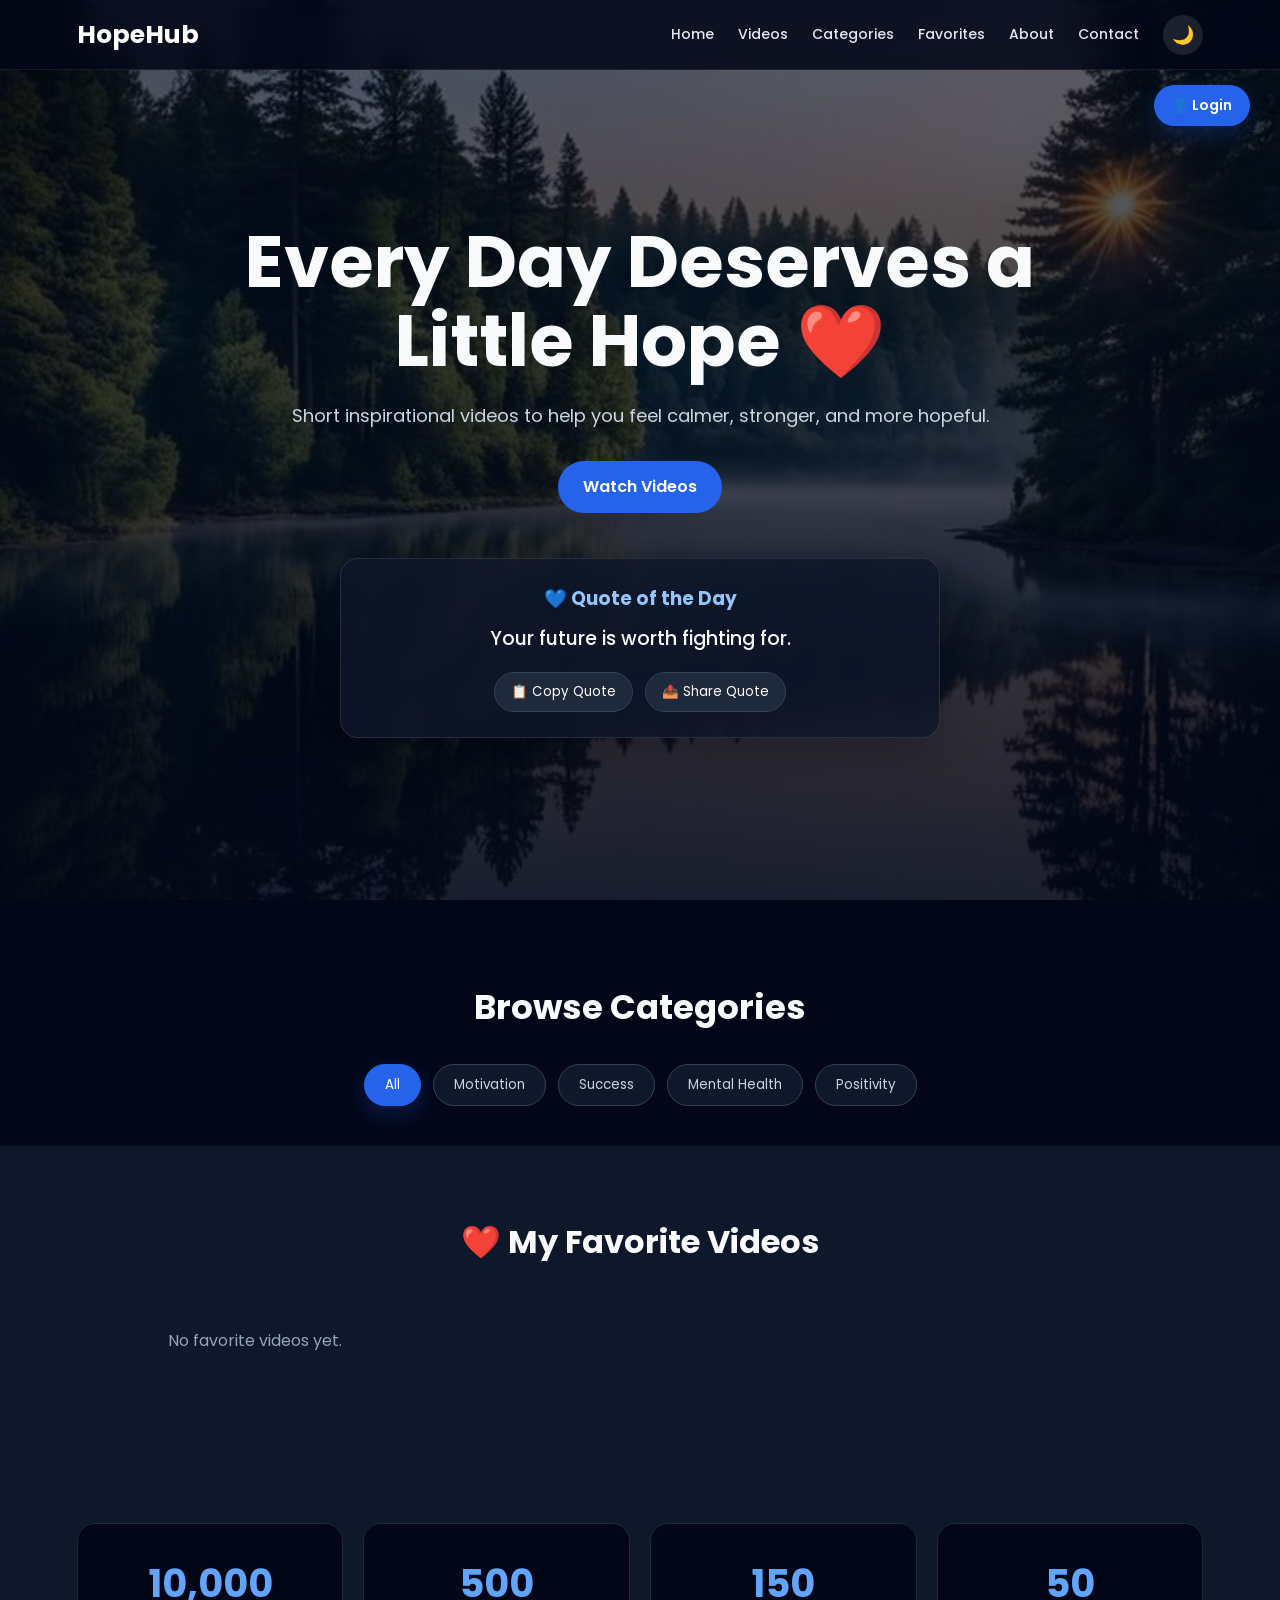
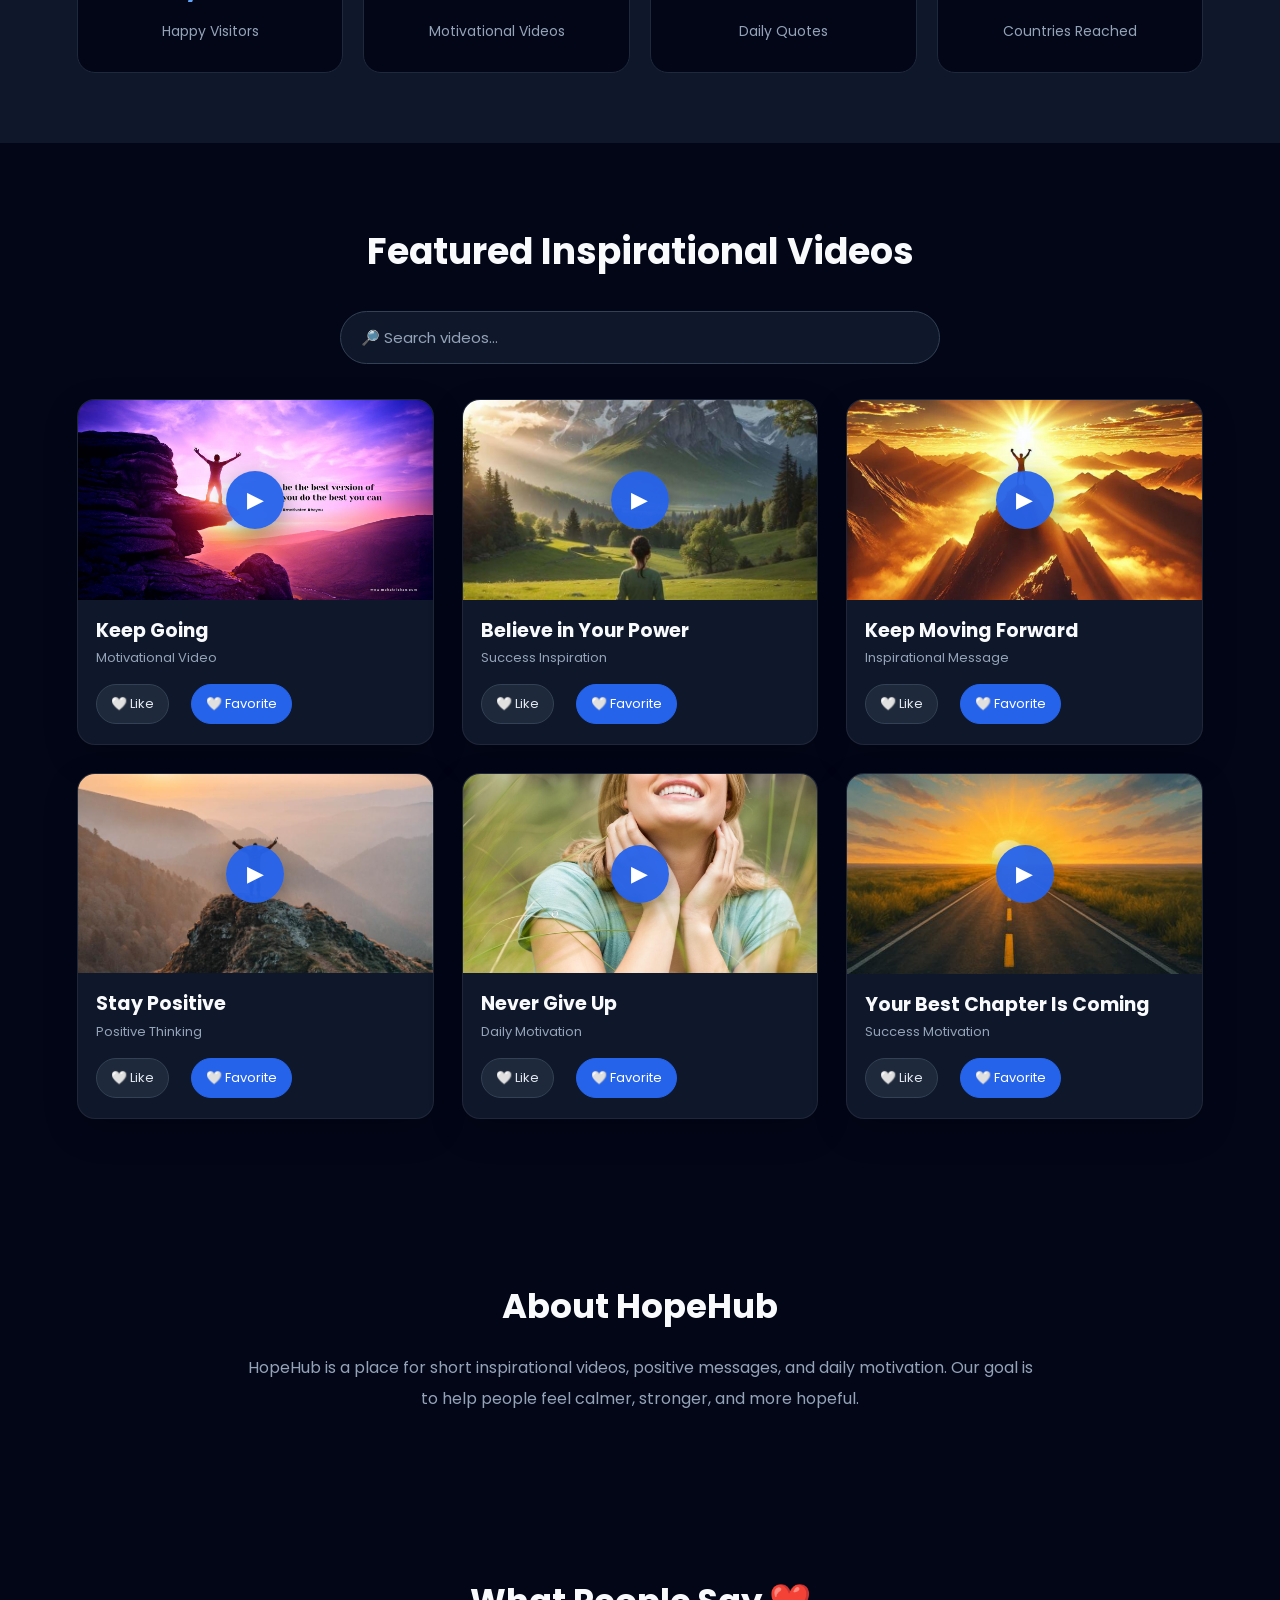
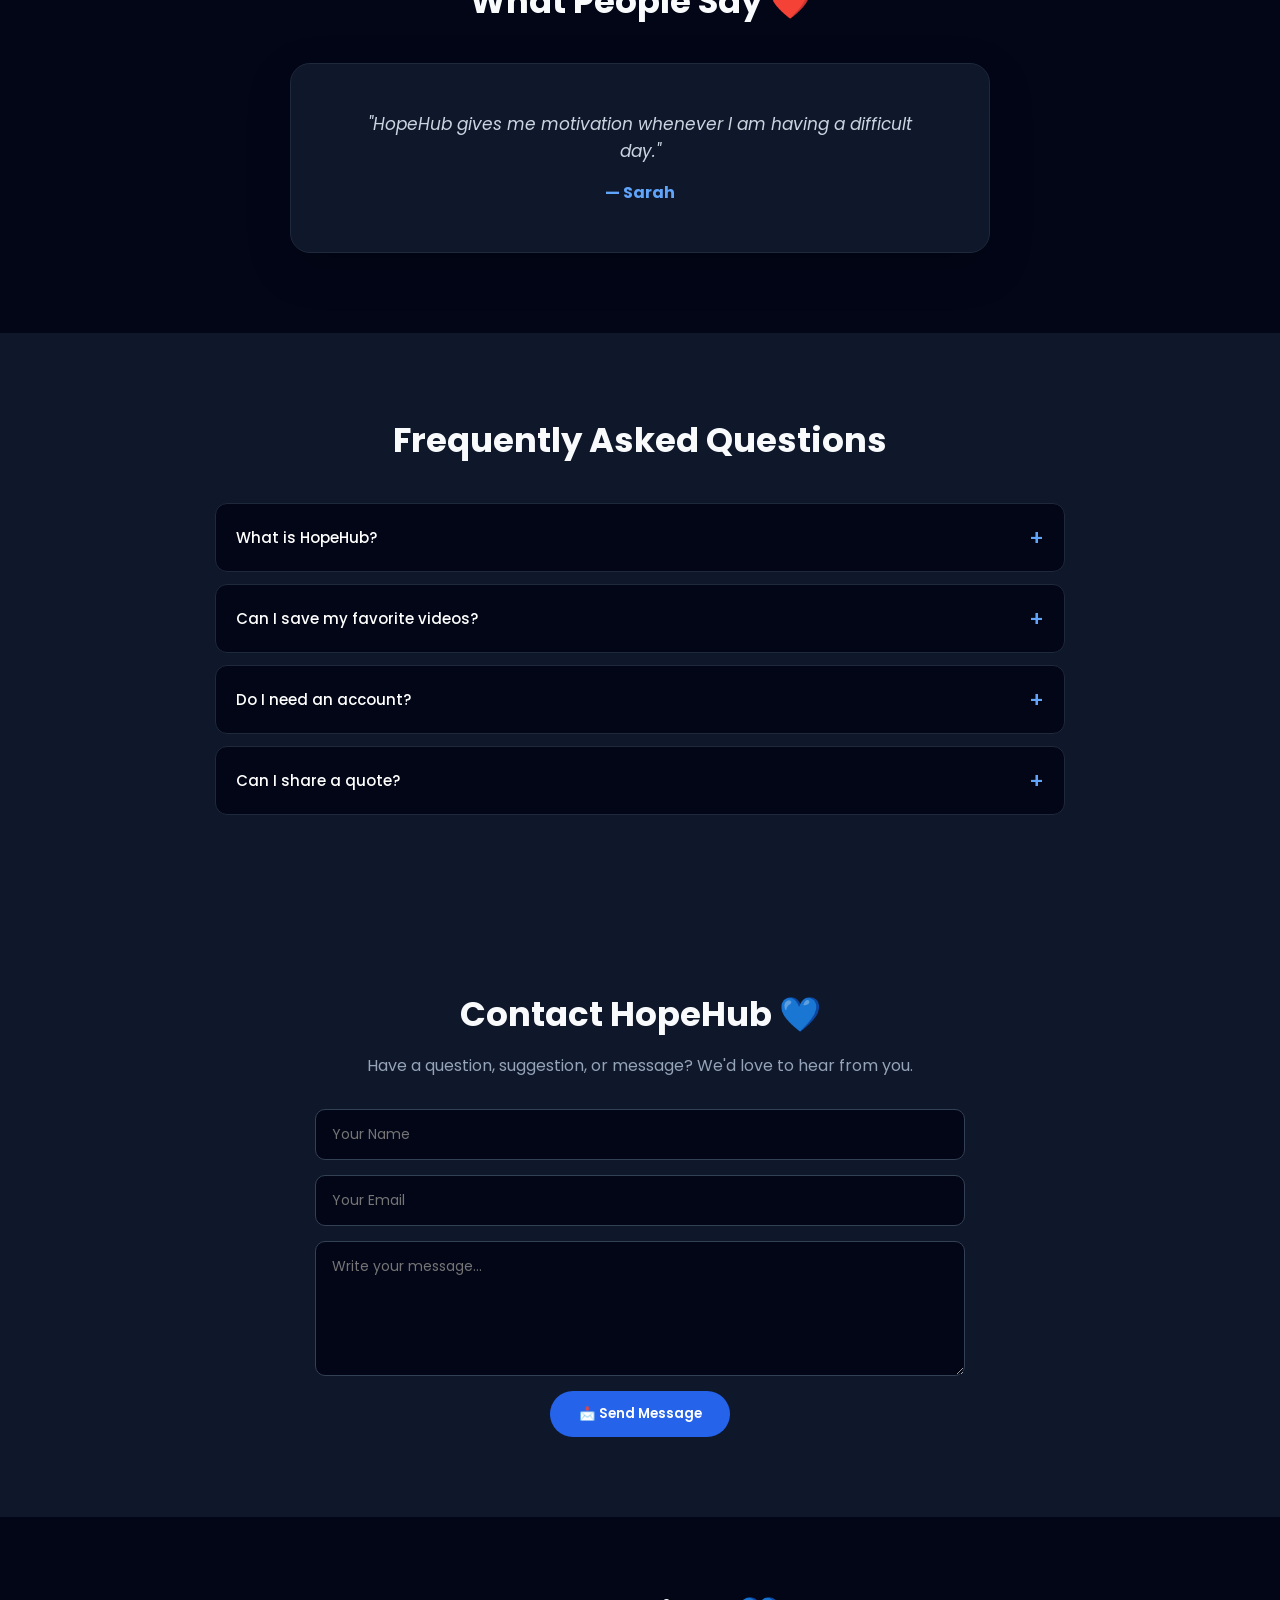
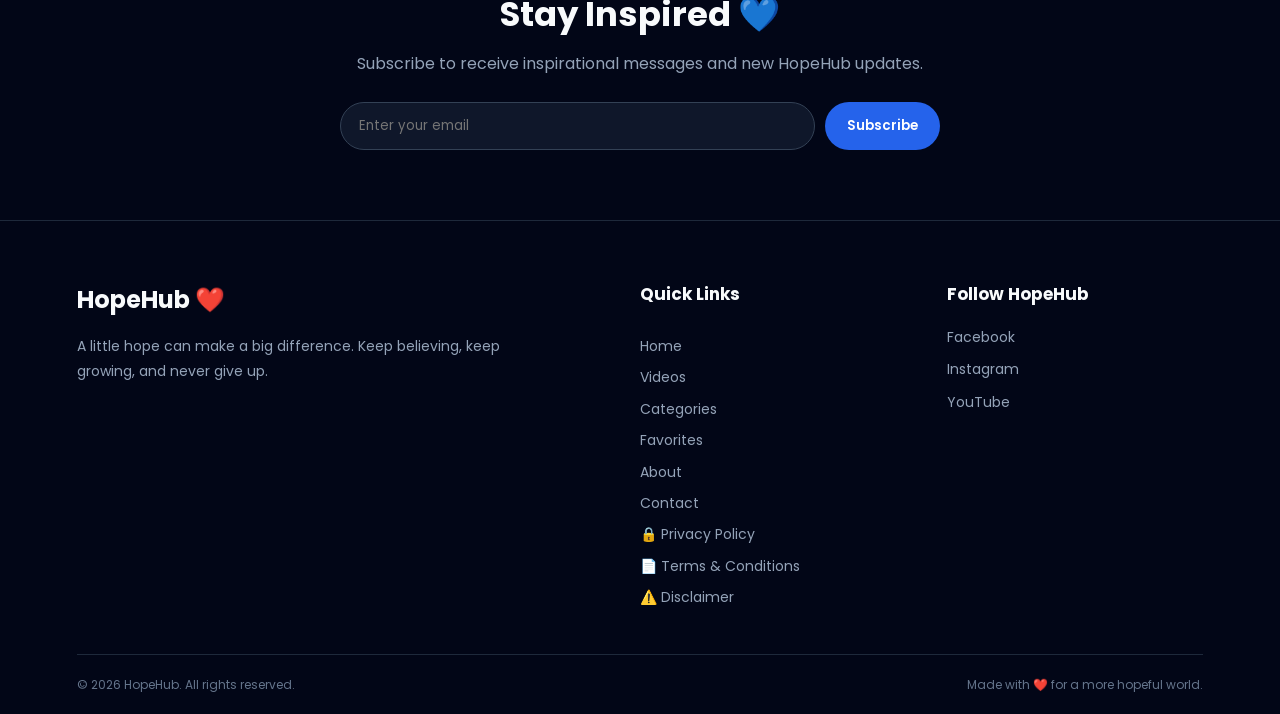
==== commit 5dde659f: "Update index.html" ====
--- a/index.html
+++ b/index.html
@@ -4,6 +4,20 @@
 <head>
     <meta charset="UTF-8">
     <meta name="viewport" content="width=device-width, initial-scale=1.0">
+    <!-- Google Analytics -->
+<script async src="https://www.googletagmanager.com/gtag/js?id=G-SEE5Y2HSH1"></script>
+<script>
+    window.dataLayer = window.dataLayer || [];
+
+    function gtag() {
+        dataLayer.push(arguments);
+    }
+
+    gtag('js', new Date());
+
+    gtag('config', 'G-SEE5Y2HSH1');
+</script>
+<!-- End Google Analytics -->
 
     <!-- SEO TITLE -->
     <title>HopeHub | Inspirational Videos, Motivation & Daily Hope</title>
@@ -1129,18 +1143,22 @@
 
         <!-- QUICK LINKS -->
 
-        <div class="footer-links">
-
-            <h3>Quick Links</h3>
-
-            <a href="#home">Home</a>
-            <a href="#featured">Videos</a>
-            <a href="#categories">Categories</a>
-            <a href="#favorites">Favorites</a>
-            <a href="#about">About</a>
-            <a href="#contact">Contact</a>
-
-        </div>
+     <div class="footer-links">
+
+    <h3>Quick Links</h3>
+
+    <a href="#home">Home</a>
+    <a href="#featured">Videos</a>
+    <a href="#categories">Categories</a>
+    <a href="#favorites">Favorites</a>
+    <a href="#about">About</a>
+    <a href="#contact">Contact</a>
+
+    <a href="privacy.html">🔒 Privacy Policy</a>
+    <a href="terms.html">📄 Terms & Conditions</a>
+    <a href="disclaimer.html">⚠️ Disclaimer</a>
+
+</div>
 
 
         <!-- SOCIAL LINKS -->
--- a/css/style.css
+++ b/css/style.css
@@ -1,602 +1,2176 @@
-/* ==========================================
-   HOPEHUB CSS
-   Part 1 - Reset, Body, Loader, Header, Hero
-========================================== */
-
-/* Reset */
-
-*{
-    margin:0;
-    padding:0;
-    box-sizing:border-box;
-    font-family:'Poppins',sans-serif;
-}
-
-html{
-    scroll-behavior:smooth;
-}
-
-/* Body */
-
-body{
-    background:#0f172a;
-    color:white;
-    overflow-x:hidden;
-}
-
-/* Background Overlay */
-
-body::before{
-    content:"";
-    position:fixed;
-    inset:0;
-    background:url("../images/hero.jpg") center/cover no-repeat;
-    opacity:.25;
-    z-index:-2;
-}
-
-/* Loader */
-
-#loader{
-    position:fixed;
-    inset:0;
-    background:#0f172a;
-    display:flex;
-    justify-content:center;
-    align-items:center;
-    flex-direction:column;
-    z-index:9999;
-}
-
-#loader h1{
-    font-size:50px;
-    margin-bottom:20px;
-}
-
-#loader p{
-    margin-top:20px;
-    font-size:18px;
-}
-
-.spinner{
-    width:70px;
-    height:70px;
-    border:6px solid rgba(255,255,255,.2);
-    border-top:6px solid #4F7CFF;
-    border-radius:50%;
-    animation:spin 1s linear infinite;
-}
-
-@keyframes spin{
-    from{
-        transform:rotate(0deg);
-    }
-    to{
-        transform:rotate(360deg);
-    }
-}
-
-/* Header */
-
-header{
-    position:fixed;
-    top:0;
-    left:0;
-    width:100%;
-    display:flex;
-    justify-content:space-between;
-    align-items:center;
-    padding:20px 60px;
-    background:rgba(0,0,0,.35);
-    backdrop-filter:blur(12px);
-    z-index:1000;
-}
-
-/* Logo */
-
-.logo{
-    font-size:40px;
-    font-weight:700;
-    color:white;
-    cursor:pointer;
-    transition:.3s;
-}
-
-.logo:hover{
-    color:#4F7CFF;
-}
-
-/* Navbar */
-
-nav{
-    display:flex;
-    align-items:center;
-    gap:25px;
-}
-
-nav a{
-    text-decoration:none;
-    color:white;
-    font-size:18px;
-    transition:.3s;
-}
-
-nav a:hover{
-    color:#4F7CFF;
-}
-
-/* Theme Button */
-
-#themeBtn{
-    background:none;
-    border:none;
-    color:white;
-    font-size:22px;
-    cursor:pointer;
-}
-
-/* Mobile Menu */
-
-.menu-btn{
-    display:none;
-    font-size:32px;
-    cursor:pointer;
-}
-
-/* Hero */
-
-.hero{
-    min-height:100vh;
-    display:flex;
-    justify-content:center;
-    align-items:center;
-    flex-direction:column;
-    text-align:center;
-    padding:120px 20px 60px;
-}
-
-.hero h1{
-    font-size:64px;
-    margin-bottom:20px;
-}
-
-.hero p{
-    max-width:700px;
-    font-size:22px;
-    color:#ddd;
-    line-height:1.7;
-}
-
-/* Main Button */
-
-.btn{
-    display:inline-block;
-    margin-top:35px;
-    background:#4F7CFF;
-    color:white;
-    text-decoration:none;
-    padding:15px 40px;
-    border-radius:50px;
-    transition:.3s;
-}
-
-.btn:hover{
-    background:#2563eb;
-    transform:scale(1.05);
-}
-/* ==========================================
-   Part 2 - Featured, Search, Cards, Quote
-========================================== */
-
-/* Featured Section */
-
-.featured{
-    padding:80px 8%;
-    background:#111827;
-}
-
-.featured h2{
-    text-align:center;
-    font-size:42px;
-    margin-bottom:30px;
-}
-
-/* Search Box */
-
-.search-box{
-    display:flex;
-    justify-content:center;
-    margin-bottom:40px;
-}
-
-.search-box input{
-    width:100%;
-    max-width:500px;
-    padding:15px 20px;
-    border:none;
-    outline:none;
-    border-radius:50px;
-    font-size:16px;
-    background:#1e293b;
-    color:white;
-}
-
-.search-box input::placeholder{
-    color:#94a3b8;
-}
-
-/* Cards */
-
-.cards{
-    display:flex;
-    flex-wrap:wrap;
-    justify-content:center;
-    gap:30px;
-}
-
-.card{
-    width:320px;
-    background:#1e293b;
-    border-radius:20px;
-    overflow:hidden;
-    transition:.3s;
-}
-
-.card:hover{
-    transform:translateY(-10px);
-    box-shadow:0 15px 35px rgba(0,0,0,.4);
-}
-
-.video-image{
-    position:relative;
-}
-
-.video-image img{
-    width:100%;
-    height:220px;
-    object-fit:cover;
-}
-
-/* Play Button */
-
-.play-btn{
-    position:absolute;
-    top:50%;
-    left:50%;
-    transform:translate(-50%,-50%);
-    width:70px;
-    height:70px;
-    border-radius:50%;
-    background:rgba(255,255,255,.9);
-    color:#2563eb;
-    display:flex;
-    justify-content:center;
-    align-items:center;
-    font-size:30px;
-    transition:.3s;
-}
-
-.play-btn:hover{
-    background:#2563eb;
-    color:white;
-    transform:translate(-50%,-50%) scale(1.1);
-}
-
-/* Card Text */
-
-.card h3{
-    padding:18px 20px 10px;
-    font-size:22px;
-}
-
-.card p{
-    padding:0 20px 20px;
-    color:#cbd5e1;
-}
-
-/* Like Button */
-
-.like-btn{
-    width:85%;
-    margin:0 auto 20px;
-    display:block;
-    padding:12px;
-    border:none;
-    border-radius:10px;
-    background:#4F7CFF;
-    color:white;
-    cursor:pointer;
-    transition:.3s;
-}
-
-.like-btn:hover{
-    background:#2563eb;
-}
-
-.like-btn.liked{
-    background:#e11d48;
-}
-
-/* Quote Card */
-
-.quote-card{
-    margin-top:40px;
-    max-width:700px;
-    background:rgba(255,255,255,.08);
-    backdrop-filter:blur(10px);
-    padding:30px;
-    border-radius:20px;
-}
-
-.quote-card h3{
-    color:#FFD166;
-    margin-bottom:15px;
-}
-
-.quote-card p{
-    color:white;
-    margin-bottom:20px;
-}
-
-/* Copy & Share Buttons */
+/* ==================================================
+   HOPEHUB — CLEAN MASTER CSS
+================================================== */
+
+* {
+    margin: 0;
+    padding: 0;
+    box-sizing: border-box;
+}
+
+html {
+    scroll-behavior: smooth;
+}
+
+body {
+    font-family: "Poppins", sans-serif;
+    background: #020617;
+    color: #f8fafc;
+    line-height: 1.6;
+    transition: background 0.3s ease, color 0.3s ease;
+}
+
+a {
+    text-decoration: none;
+    color: inherit;
+}
+
+button,
+input,
+textarea {
+    font-family: inherit;
+}
+
+button {
+    cursor: pointer;
+}
+
+
+/* ==================================================
+   LOADER
+================================================== */
+
+#loader {
+    position: fixed;
+    inset: 0;
+    z-index: 99999;
+
+    display: flex;
+    flex-direction: column;
+    justify-content: center;
+    align-items: center;
+
+    background: #020617;
+    color: white;
+
+    transition:
+        opacity 0.4s ease,
+        visibility 0.4s ease;
+}
+
+#loader h1 {
+    font-size: 42px;
+    margin-bottom: 20px;
+}
+
+#loader p {
+    margin-top: 15px;
+    opacity: 0.7;
+}
+
+.spinner {
+    width: 48px;
+    height: 48px;
+
+    border: 4px solid rgba(255,255,255,0.2);
+    border-top-color: #4f7cff;
+
+    border-radius: 50%;
+
+    animation: spin 1s linear infinite;
+}
+
+@keyframes spin {
+    to {
+        transform: rotate(360deg);
+    }
+}
+
+
+/* ==================================================
+   HEADER
+================================================== */
+
+header {
+    position: fixed;
+    top: 0;
+    left: 0;
+
+    width: 100%;
+    height: 70px;
+
+    z-index: 1000;
+
+    display: flex;
+    align-items: center;
+    justify-content: space-between;
+
+    padding: 0 6%;
+
+    background: rgba(2, 6, 23, 0.85);
+    backdrop-filter: blur(12px);
+
+    border-bottom: 1px solid rgba(255,255,255,0.08);
+}
+
+.logo {
+    font-size: 25px;
+    font-weight: 700;
+    color: white;
+}
+
+nav {
+    display: flex;
+    align-items: center;
+    gap: 24px;
+}
+
+nav a {
+    color: #e2e8f0;
+    font-size: 14px;
+    font-weight: 500;
+
+    transition: color 0.3s ease;
+}
+
+nav a:hover {
+    color: #60a5fa;
+}
+
+.menu-btn {
+    display: none;
+
+    font-size: 28px;
+    cursor: pointer;
+    color: white;
+}
+
+
+/* ==================================================
+   THEME BUTTON
+================================================== */
+
+#themeBtn {
+    width: 40px;
+    height: 40px;
+
+    border: none;
+    border-radius: 50%;
+
+    background: rgba(255,255,255,0.1);
+    color: white;
+
+    font-size: 18px;
+
+    transition: 0.3s ease;
+}
+
+#themeBtn:hover {
+    background: rgba(255,255,255,0.2);
+    transform: rotate(15deg);
+}
+
+
+/* ==================================================
+   LOGIN BUTTON
+================================================== */
+
+.login-btn {
+    position: fixed;
+
+    top: 85px;
+    right: 30px;
+
+    z-index: 900;
+
+    padding: 10px 18px;
+
+    border: none;
+    border-radius: 25px;
+
+    background: #2563eb;
+    color: white;
+
+    font-size: 14px;
+    font-weight: 600;
+
+    box-shadow:
+        0 8px 25px rgba(37,99,235,0.25);
+
+    transition: 0.3s ease;
+}
+
+.login-btn:hover {
+    background: #1d4ed8;
+    transform: translateY(-2px);
+}
+
+
+/* ==================================================
+   AUTH
+================================================== */
+
+.auth-overlay {
+    position: fixed;
+    inset: 0;
+
+    z-index: 10000;
+
+    display: none;
+
+    align-items: center;
+    justify-content: center;
+
+    padding: 20px;
+
+    background: rgba(0,0,0,0.75);
+    backdrop-filter: blur(8px);
+}
+
+.auth-box {
+    position: relative;
+
+    width: 100%;
+    max-width: 420px;
+
+    padding: 35px;
+
+    border-radius: 20px;
+
+    background: #0f172a;
+
+    border: 1px solid rgba(255,255,255,0.1);
+
+    box-shadow:
+        0 25px 80px rgba(0,0,0,0.5);
+
+    animation: authIn 0.3s ease;
+}
+
+@keyframes authIn {
+    from {
+        opacity: 0;
+        transform: translateY(20px) scale(0.97);
+    }
+
+    to {
+        opacity: 1;
+        transform: translateY(0) scale(1);
+    }
+}
+
+.auth-box h2 {
+    text-align: center;
+    margin-bottom: 25px;
+}
+
+.auth-box input {
+    width: 100%;
+
+    padding: 13px 15px;
+    margin-bottom: 14px;
+
+    border: 1px solid #334155;
+    border-radius: 10px;
+
+    outline: none;
+
+    background: #020617;
+    color: white;
+}
+
+.auth-box input:focus {
+    border-color: #3b82f6;
+}
+
+.auth-box button {
+    width: 100%;
+
+    padding: 13px;
+
+    border: none;
+    border-radius: 10px;
+
+    background: #2563eb;
+    color: white;
+
+    font-weight: 600;
+
+    transition: 0.3s ease;
+}
+
+.auth-box button:hover {
+    background: #1d4ed8;
+}
+
+.auth-box p {
+    margin-top: 18px;
+
+    text-align: center;
+
+    font-size: 14px;
+    color: #94a3b8;
+}
+
+.auth-box p a {
+    color: #60a5fa;
+    font-weight: 600;
+}
+
+.close-auth {
+    position: absolute;
+
+    top: 12px;
+    right: 18px;
+
+    font-size: 28px;
+    color: #94a3b8;
+
+    cursor: pointer;
+
+    transition: 0.2s ease;
+}
+
+.close-auth:hover {
+    color: white;
+}
+
+
+/* ==================================================
+   HERO
+================================================== */
+
+.hero {
+    min-height: 100vh;
+
+    display: flex;
+    flex-direction: column;
+
+    justify-content: center;
+    align-items: center;
+
+    text-align: center;
+
+    padding: 130px 20px 70px;
+
+    background:
+        linear-gradient(
+            rgba(2,6,23,0.62),
+            rgba(2,6,23,0.88)
+        ),
+        url("../images/hero.jpg");
+
+    background-size: cover;
+    background-position: center;
+    background-attachment: fixed;
+}
+
+.hero h1 {
+    max-width: 900px;
+
+    font-size: clamp(38px, 6vw, 72px);
+
+    line-height: 1.1;
+
+    margin-bottom: 22px;
+}
+
+.hero > p {
+    max-width: 700px;
+
+    font-size: 18px;
+
+    color: #cbd5e1;
+
+    margin-bottom: 30px;
+}
+
+.btn {
+    display: inline-flex;
+
+    align-items: center;
+    justify-content: center;
+
+    padding: 13px 25px;
+
+    border-radius: 30px;
+
+    background: #2563eb;
+    color: white;
+
+    font-weight: 600;
+
+    border: none;
+
+    transition: 0.3s ease;
+}
+
+.btn:hover {
+    background: #1d4ed8;
+
+    transform: translateY(-3px);
+
+    box-shadow:
+        0 10px 30px rgba(37,99,235,0.3);
+}
+
+
+/* ==================================================
+   DAILY QUOTE
+================================================== */
+
+.quote-card {
+    width: min(600px, 100%);
+
+    margin-top: 45px;
+
+    padding: 25px;
+
+    border-radius: 18px;
+
+    background: rgba(15,23,42,0.82);
+
+    border: 1px solid rgba(255,255,255,0.1);
+
+    backdrop-filter: blur(10px);
+
+    box-shadow:
+        0 15px 50px rgba(0,0,0,0.25);
+}
+
+.quote-card h3 {
+    margin-bottom: 10px;
+    color: #93c5fd;
+}
+
+.quote-card p {
+    font-size: 19px;
+
+    font-weight: 500;
+
+    color: #f8fafc;
+
+    min-height: 30px;
+}
+
+.quote-buttons {
+    display: flex;
+
+    justify-content: center;
+
+    gap: 12px;
+
+    margin-top: 18px;
+
+    flex-wrap: wrap;
+}
 
 .copy-btn,
-.share-btn{
-    border:none;
-    padding:12px 20px;
-    border-radius:10px;
-    cursor:pointer;
-    margin:8px;
-    transition:.3s;
-}
-
-.copy-btn{
-    background:#4F7CFF;
-    color:white;
-}
-
-.copy-btn:hover{
-    background:#2563eb;
-}
-
-.share-btn{
-    background:#22c55e;
-    color:white;
-}
-
-.share-btn:hover{
-    background:#15803d;
-}
-
-/* Search Hide */
-
-.hide{
-    display:none;
-}
-/* ==========================================
-   Part 3 - About, Contact, Footer, Responsive
-========================================== */
-
-/* About */
-
-.about{
-    padding:80px 8%;
-    background:#0f172a;
-    text-align:center;
-}
-
-.about h2{
-    font-size:42px;
-    margin-bottom:25px;
-}
-
-.about p{
-    max-width:850px;
-    margin:auto;
-    color:#cbd5e1;
-    line-height:1.8;
-    font-size:18px;
-}
-
-/* Contact */
-
-.contact{
-    padding:80px 8%;
-    background:#111827;
-    text-align:center;
-}
-
-.contact h2{
-    font-size:42px;
-    margin-bottom:20px;
-}
-
-.contact p{
-    color:#cbd5e1;
-    margin-bottom:35px;
-}
-
-.contact form{
-    max-width:700px;
-    margin:auto;
-}
-
-.contact input,
-.contact textarea{
-    width:100%;
-    padding:15px;
-    margin-bottom:20px;
-    border:none;
-    border-radius:10px;
-    background:#1e293b;
-    color:white;
-    outline:none;
-}
-
-.contact input::placeholder,
-.contact textarea::placeholder{
-    color:#94a3b8;
-}
-
-.contact button{
-    background:#4F7CFF;
-    color:white;
-    border:none;
-    padding:15px 35px;
-    border-radius:10px;
-    cursor:pointer;
-    transition:.3s;
-}
-
-.contact button:hover{
-    background:#2563eb;
-}
-
-/* Footer */
-
-footer{
-    background:#020617;
-    padding:50px 20px;
-    text-align:center;
-}
-
-.footer-content h2{
-    font-size:36px;
-    margin-bottom:15px;
-}
-
-.footer-content p{
-    color:#cbd5e1;
-    margin:10px 0;
-}
-
-.social-links{
-    margin:20px 0;
-}
-
-.social-links a{
-    font-size:30px;
-    text-decoration:none;
-    margin:0 12px;
-    transition:.3s;
-}
-
-.social-links a:hover{
-    transform:scale(1.2);
-}
-
-.copyright{
-    margin-top:20px;
-    color:#94a3b8;
-    font-size:15px;
-}
-
-/* Back To Top */
-
-#topBtn{
-    position:fixed;
-    right:25px;
-    bottom:25px;
-    width:50px;
-    height:50px;
-    border:none;
-    border-radius:50%;
-    background:#4F7CFF;
-    color:white;
-    font-size:20px;
-    cursor:pointer;
-    display:none;
-    z-index:999;
-    transition:.3s;
-}
-
-#topBtn:hover{
-    background:#2563eb;
-    transform:scale(1.1);
-}
-
-/* Light Theme */
-
-body.light{
-    background:#f8fafc;
-    color:#111827;
-}
-
+.share-btn {
+    padding: 9px 16px;
+
+    border: 1px solid #334155;
+    border-radius: 20px;
+
+    background: #1e293b;
+    color: white;
+
+    transition: 0.3s ease;
+}
+
+.copy-btn:hover,
+.share-btn:hover {
+    background: #334155;
+    transform: translateY(-2px);
+}
+
+
+/* ==================================================
+   CATEGORIES
+================================================== */
+
+.categories {
+    padding: 80px 6% 40px;
+
+    text-align: center;
+
+    background: #020617;
+}
+
+.categories h2 {
+    font-size: 34px;
+    margin-bottom: 30px;
+}
+
+.category-box {
+    display: flex;
+
+    justify-content: center;
+    align-items: center;
+
+    flex-wrap: wrap;
+
+    gap: 12px;
+}
+
+.category-btn {
+    padding: 10px 20px;
+
+    border: 1px solid #334155;
+    border-radius: 25px;
+
+    background: #0f172a;
+    color: #cbd5e1;
+
+    transition: 0.3s ease;
+}
+
+.category-btn:hover {
+    border-color: #3b82f6;
+    color: white;
+
+    transform: translateY(-2px);
+}
+
+.category-btn.active {
+    background: #2563eb;
+
+    border-color: #2563eb;
+
+    color: white;
+
+    box-shadow:
+        0 8px 25px rgba(37,99,235,0.25);
+}
+
+
+/* ==================================================
+   FAVORITES
+================================================== */
+
+.favorites {
+    padding: 70px 6%;
+    background: #0f172a;
+}
+
+.favorites h2 {
+    text-align: center;
+
+    margin-bottom: 30px;
+
+    font-size: 32px;
+}
+
+.empty-fav {
+    width: 100%;
+
+    text-align: center;
+
+    color: #94a3b8;
+
+    padding: 30px;
+}
+
+
+/* ==================================================
+   FEATURED VIDEOS
+================================================== */
+
+.featured {
+    padding: 80px 6%;
+
+    background: #020617;
+}
+
+.featured > h2 {
+    text-align: center;
+
+    font-size: 36px;
+
+    margin-bottom: 30px;
+}
+
+.search-box {
+    width: min(600px, 100%);
+
+    margin: 0 auto 35px;
+}
+
+.search-box input {
+    width: 100%;
+
+    padding: 14px 20px;
+
+    border: 1px solid #334155;
+
+    border-radius: 30px;
+
+    outline: none;
+
+    background: #0f172a;
+    color: white;
+
+    font-size: 15px;
+
+    transition: 0.3s ease;
+}
+
+.search-box input::placeholder {
+    color: #94a3b8;
+}
+
+.search-box input:focus {
+    border-color: #3b82f6;
+
+    box-shadow:
+        0 0 0 3px rgba(59,130,246,0.12);
+}
+
+.cards {
+    display: grid;
+
+    grid-template-columns:
+        repeat(3, minmax(0, 1fr));
+
+    gap: 28px;
+}
+
+.card {
+    overflow: hidden;
+
+    padding-bottom: 20px;
+
+    border-radius: 18px;
+
+    background: #0f172a;
+
+    border: 1px solid rgba(255,255,255,0.07);
+
+    box-shadow:
+        0 12px 35px rgba(0,0,0,0.2);
+
+    transition:
+        transform 0.3s ease,
+        box-shadow 0.3s ease,
+        border-color 0.3s ease;
+}
+
+.card:hover {
+    transform: translateY(-7px);
+
+    border-color:
+        rgba(59,130,246,0.35);
+
+    box-shadow:
+        0 20px 45px rgba(0,0,0,0.3);
+}
+
+.video-image {
+    position: relative;
+
+    width: 100%;
+
+    aspect-ratio: 16 / 9;
+
+    overflow: hidden;
+
+    background: #020617;
+}
+
+.video-image img {
+    width: 100%;
+    height: 100%;
+
+    display: block;
+
+    object-fit: cover;
+
+    transition:
+        transform 0.4s ease;
+}
+
+.card:hover .video-image img {
+    transform: scale(1.05);
+}
+
+.play-btn {
+    position: absolute;
+
+    top: 50%;
+    left: 50%;
+
+    transform:
+        translate(-50%, -50%);
+
+    width: 58px;
+    height: 58px;
+
+    display: flex;
+
+    align-items: center;
+    justify-content: center;
+
+    border-radius: 50%;
+
+    background:
+        rgba(37,99,235,0.95);
+
+    color: white;
+
+    font-size: 22px;
+
+    box-shadow:
+        0 8px 25px rgba(0,0,0,0.35);
+
+    transition: 0.3s ease;
+}
+
+.card:hover .play-btn {
+    transform:
+        translate(-50%, -50%)
+        scale(1.1);
+}
+
+.card h3 {
+    padding: 18px 18px 4px;
+
+    font-size: 19px;
+
+    line-height: 1.4;
+}
+
+.card > p {
+    padding: 0 18px;
+
+    color: #94a3b8;
+
+    font-size: 13px;
+}
+
+.like-btn,
+.favorite-btn {
+    margin-top: 15px;
+    margin-left: 18px;
+
+    padding: 9px 14px;
+
+    border-radius: 20px;
+
+    border: 1px solid #334155;
+
+    background: #1e293b;
+
+    color: #e2e8f0;
+
+    font-size: 13px;
+
+    transition: 0.3s ease;
+}
+
+.like-btn:hover,
+.favorite-btn:hover {
+    background: #334155;
+
+    transform: translateY(-2px);
+}
+
+.like-btn.liked {
+    background: #dc2626;
+
+    border-color: #dc2626;
+
+    color: white;
+}
+
+.favorite-btn {
+    background: #2563eb;
+
+    border-color: #2563eb;
+
+    color: white;
+}
+
+.favorite-btn.saved {
+    background: #dc2626;
+
+    border-color: #dc2626;
+
+    color: white;
+}
+
+.video-card.hide {
+    display: none !important;
+}
+
+
+/* ==================================================
+   FAVORITE CARDS
+================================================== */
+
+.favorite-card {
+    overflow: hidden;
+
+    padding-bottom: 18px;
+
+    border-radius: 16px;
+
+    background: #020617;
+
+    border: 1px solid #1e293b;
+
+    transition: 0.3s ease;
+}
+
+.favorite-card:hover {
+    transform: translateY(-5px);
+
+    border-color: #334155;
+}
+
+.favorite-card img {
+    width: 100%;
+
+    aspect-ratio: 16 / 9;
+
+    display: block;
+
+    object-fit: cover;
+}
+
+.favorite-card h3 {
+    padding: 15px 16px 10px;
+
+    font-size: 17px;
+}
+
+.favorite-card a {
+    display: inline-block;
+
+    margin-left: 16px;
+
+    padding: 8px 14px;
+
+    border-radius: 20px;
+
+    background: #2563eb;
+
+    color: white;
+
+    font-size: 13px;
+
+    transition: 0.3s ease;
+}
+
+.favorite-card a:hover {
+    background: #1d4ed8;
+}
+
+.favorite-card button {
+    margin-left: 8px;
+
+    padding: 8px 14px;
+
+    border: 1px solid #dc2626;
+
+    border-radius: 20px;
+
+    background: transparent;
+
+    color: #f87171;
+
+    font-size: 13px;
+
+    transition: 0.3s ease;
+}
+
+.favorite-card button:hover {
+    background: #dc2626;
+    color: white;
+}
+
+
+/* ==================================================
+   STATS
+================================================== */
+
+.stats {
+    display: grid;
+
+    grid-template-columns:
+        repeat(4, minmax(0, 1fr));
+
+    gap: 20px;
+
+    padding: 70px 6%;
+
+    background: #0f172a;
+}
+
+.stat-box {
+    padding: 30px 20px;
+
+    text-align: center;
+
+    border-radius: 18px;
+
+    background: #020617;
+
+    border: 1px solid #1e293b;
+
+    transition: 0.3s ease;
+}
+
+.stat-box:hover {
+    transform: translateY(-5px);
+
+    border-color: #2563eb;
+}
+
+.stat-box h2 {
+    font-size: 38px;
+
+    color: #60a5fa;
+
+    margin-bottom: 5px;
+}
+
+.stat-box p {
+    color: #94a3b8;
+
+    font-size: 14px;
+}
+
+
+/* ==================================================
+   TESTIMONIALS
+================================================== */
+
+.testimonials {
+    padding: 80px 6%;
+
+    text-align: center;
+
+    background: #020617;
+}
+
+.testimonials > h2 {
+    font-size: 34px;
+
+    margin-bottom: 35px;
+}
+
+.testimonial-container {
+    position: relative;
+
+    width: min(700px, 100%);
+
+    min-height: 190px;
+
+    margin: auto;
+}
+
+.testimonial-card {
+    position: absolute;
+
+    inset: 0;
+
+    display: none;
+
+    padding: 35px;
+
+    align-items: center;
+    justify-content: center;
+
+    flex-direction: column;
+
+    border-radius: 20px;
+
+    background: #0f172a;
+
+    border: 1px solid #1e293b;
+
+    box-shadow:
+        0 15px 45px rgba(0,0,0,0.2);
+}
+
+.testimonial-card.active {
+    display: flex;
+
+    animation:
+        testimonialFade 0.5s ease;
+}
+
+@keyframes testimonialFade {
+    from {
+        opacity: 0;
+        transform: translateY(10px);
+    }
+
+    to {
+        opacity: 1;
+        transform: translateY(0);
+    }
+}
+
+.testimonial-card p {
+    max-width: 580px;
+
+    color: #cbd5e1;
+
+    font-size: 17px;
+
+    font-style: italic;
+
+    margin-bottom: 15px;
+}
+
+.testimonial-card h4 {
+    color: #60a5fa;
+}
+
+
+/* ==================================================
+   FAQ
+================================================== */
+
+.faq {
+    padding: 80px 6%;
+
+    background: #0f172a;
+}
+
+.faq > h2 {
+    text-align: center;
+
+    font-size: 34px;
+
+    margin-bottom: 35px;
+}
+
+.faq-item {
+    width: min(850px, 100%);
+
+    margin: 0 auto 12px;
+
+    overflow: hidden;
+
+    border-radius: 12px;
+
+    background: #020617;
+
+    border: 1px solid #1e293b;
+}
+
+.faq-question {
+    width: 100%;
+
+    display: flex;
+
+    align-items: center;
+    justify-content: space-between;
+
+    padding: 17px 20px;
+
+    border: none;
+
+    background: transparent;
+
+    color: white;
+
+    text-align: left;
+
+    font-size: 15px;
+
+    font-weight: 500;
+}
+
+.faq-question span {
+    font-size: 22px;
+
+    color: #60a5fa;
+
+    transition:
+        transform 0.3s ease;
+}
+
+.faq-item.active
+.faq-question span {
+    transform: rotate(45deg);
+}
+
+.faq-answer {
+    max-height: 0;
+
+    overflow: hidden;
+
+    transition:
+        max-height 0.3s ease,
+        padding 0.3s ease;
+}
+
+.faq-item.active
+.faq-answer {
+    max-height: 200px;
+
+    padding: 0 20px 18px;
+}
+
+.faq-answer p {
+    color: #94a3b8;
+
+    font-size: 14px;
+
+    line-height: 1.7;
+}
+
+
+/* ==================================================
+   ABOUT
+================================================== */
+
+.about {
+    padding: 80px 6%;
+
+    text-align: center;
+
+    background: #020617;
+}
+
+.about h2 {
+    font-size: 34px;
+
+    margin-bottom: 20px;
+}
+
+.about p {
+    width: min(800px, 100%);
+
+    margin: auto;
+
+    color: #94a3b8;
+
+    font-size: 16px;
+
+    line-height: 1.9;
+}
+
+
+/* ==================================================
+   CONTACT
+================================================== */
+
+.contact {
+    padding: 80px 6%;
+
+    text-align: center;
+
+    background: #0f172a;
+}
+
+.contact h2 {
+    font-size: 34px;
+
+    margin-bottom: 12px;
+}
+
+.contact > p {
+    color: #94a3b8;
+
+    margin-bottom: 30px;
+}
+
+.contact-form {
+    width: min(650px, 100%);
+
+    margin: auto;
+
+    display: flex;
+
+    flex-direction: column;
+
+    gap: 15px;
+}
+
+.contact-form input,
+.contact-form textarea {
+    width: 100%;
+
+    padding: 14px 16px;
+
+    border: 1px solid #334155;
+
+    border-radius: 10px;
+
+    outline: none;
+
+    background: #020617;
+
+    color: white;
+
+    font-size: 14px;
+
+    resize: vertical;
+
+    transition: 0.3s ease;
+}
+
+.contact-form input:focus,
+.contact-form textarea:focus {
+    border-color: #3b82f6;
+
+    box-shadow:
+        0 0 0 3px rgba(59,130,246,0.1);
+}
+
+.contact-form .btn {
+    align-self: center;
+
+    min-width: 180px;
+
+    border: none;
+}
+
+
+/* ==================================================
+   NEWSLETTER
+================================================== */
+
+.newsletter {
+    padding: 70px 6%;
+
+    text-align: center;
+
+    background: #020617;
+}
+
+.newsletter h2 {
+    font-size: 34px;
+
+    margin-bottom: 10px;
+}
+
+.newsletter > p {
+    color: #94a3b8;
+
+    margin-bottom: 25px;
+}
+
+.newsletter-form {
+    width: min(600px, 100%);
+
+    margin: auto;
+
+    display: flex;
+
+    gap: 10px;
+}
+
+.newsletter-form input {
+    flex: 1;
+
+    min-width: 0;
+
+    padding: 13px 18px;
+
+    border: 1px solid #334155;
+
+    border-radius: 30px;
+
+    outline: none;
+
+    background: #0f172a;
+
+    color: white;
+}
+
+.newsletter-form input:focus {
+    border-color: #3b82f6;
+}
+
+.newsletter-form button {
+    padding: 13px 22px;
+
+    border: none;
+
+    border-radius: 30px;
+
+    background: #2563eb;
+
+    color: white;
+
+    font-weight: 600;
+
+    transition: 0.3s ease;
+}
+
+.newsletter-form button:hover {
+    background: #1d4ed8;
+
+    transform: translateY(-2px);
+}
+
+
+/* ==================================================
+   FOOTER
+================================================== */
+
+footer {
+    padding: 60px 6% 20px;
+
+    background: #020617;
+
+    border-top: 1px solid #1e293b;
+}
+
+.footer-content {
+    display: grid;
+
+    grid-template-columns:
+        2fr 1fr 1fr;
+
+    gap: 50px;
+
+    max-width: 1200px;
+
+    margin: auto;
+}
+
+.footer-content h2 {
+    margin-bottom: 15px;
+}
+
+.footer-content h3 {
+    margin-bottom: 18px;
+
+    font-size: 17px;
+}
+
+.footer-about p {
+    max-width: 450px;
+
+    color: #94a3b8;
+
+    line-height: 1.8;
+
+    font-size: 14px;
+}
+
+.footer-links {
+    display: flex;
+
+    flex-direction: column;
+
+    gap: 9px;
+}
+
+.footer-links a {
+    width: fit-content;
+
+    color: #94a3b8;
+
+    font-size: 14px;
+
+    transition: 0.3s ease;
+}
+
+.footer-links a:hover {
+    color: #60a5fa;
+
+    transform: translateX(3px);
+}
+
+.social-links {
+    display: flex;
+
+    flex-direction: column;
+
+    gap: 10px;
+}
+
+.social-links a {
+    color: #94a3b8;
+
+    font-size: 14px;
+
+    transition: 0.3s ease;
+}
+
+.social-links a:hover {
+    color: #60a5fa;
+}
+
+.footer-bottom {
+    max-width: 1200px;
+
+    margin: 45px auto 0;
+
+    padding-top: 20px;
+
+    display: flex;
+
+    justify-content: space-between;
+
+    gap: 15px;
+
+    border-top: 1px solid #1e293b;
+
+    color: #64748b;
+
+    font-size: 12px;
+}
+
+
+/* ==================================================
+   BACK TO TOP
+================================================== */
+
+#topBtn {
+    position: fixed;
+
+    right: 25px;
+    bottom: 25px;
+
+    z-index: 800;
+
+    display: none;
+
+    width: 45px;
+    height: 45px;
+
+    border: none;
+
+    border-radius: 50%;
+
+    background: #2563eb;
+
+    color: white;
+
+    font-size: 22px;
+
+    box-shadow:
+        0 8px 25px rgba(37,99,235,0.3);
+
+    transition: 0.3s ease;
+}
+
+#topBtn:hover {
+    background: #1d4ed8;
+
+    transform: translateY(-3px);
+}
+
+
+/* ==================================================
+   VIDEO PAGE
+================================================== */
+
+.video-page {
+    min-height: 100vh;
+
+    padding: 120px 6% 80px;
+
+    background: #020617;
+
+    color: #f8fafc;
+}
+
+.video-container {
+    width: min(1000px, 100%);
+
+    margin: 0 auto 35px;
+
+    position: relative;
+
+    aspect-ratio: 16 / 9;
+
+    overflow: hidden;
+
+    border-radius: 18px;
+
+    background: #000;
+
+    border: 1px solid #1e293b;
+
+    box-shadow:
+        0 20px 60px rgba(0,0,0,0.35);
+}
+
+.video-container iframe {
+    position: absolute;
+
+    top: 0;
+    left: 0;
+
+    width: 100%;
+    height: 100%;
+
+    display: block;
+
+    border: none;
+
+    background: #000;
+}
+
+.video-details {
+    width: min(1000px, 100%);
+
+    margin: 0 auto;
+
+    padding: 30px;
+
+    border-radius: 18px;
+
+    background: #0f172a;
+
+    border: 1px solid #1e293b;
+}
+
+.video-details h1 {
+    font-size: 36px;
+
+    margin-bottom: 25px;
+
+    color: #f8fafc;
+}
+
+.video-details h2 {
+    font-size: 22px;
+
+    margin-bottom: 12px;
+
+    color: #60a5fa;
+}
+
+.video-details p {
+    color: #cbd5e1;
+
+    font-size: 16px;
+
+    line-height: 1.8;
+
+    margin-bottom: 25px;
+}
+
+
+/* ==================================================
+   LIGHT THEME
+================================================== */
+
+body.light {
+    background: #f8fafc;
+    color: #0f172a;
+}
+
+body.light header {
+    background: rgba(255,255,255,0.9);
+
+    border-bottom-color: #e2e8f0;
+}
+
+body.light .logo {
+    color: #0f172a;
+}
+
+body.light nav a {
+    color: #334155;
+}
+
+body.light nav a:hover {
+    color: #2563eb;
+}
+
+body.light #themeBtn {
+    background: #e2e8f0;
+
+    color: #0f172a;
+}
+
+body.light .categories,
 body.light .featured,
-body.light .contact{
-    background:#e2e8f0;
-}
-
-body.light .about{
-    background:#f8fafc;
+body.light .about,
+body.light .newsletter,
+body.light footer {
+    background: #f8fafc;
+
+    color: #0f172a;
+}
+
+body.light .favorites,
+body.light .stats,
+body.light .contact,
+body.light .faq {
+    background: #eef2f7;
+
+    color: #0f172a;
 }
 
 body.light .card,
+body.light .stat-box,
+body.light .testimonial-card,
+body.light .faq-item,
+body.light .favorite-card {
+    background: white;
+
+    border-color: #e2e8f0;
+
+    color: #0f172a;
+}
+
+body.light .card h3 {
+    color: #0f172a;
+}
+
+body.light .stat-box h2 {
+    color: #0f172a;
+}
+
+body.light .testimonial-card h4 {
+    color: #0f172a;
+}
+
+body.light .card > p,
+body.light .stat-box p,
+body.light .testimonial-card p,
+body.light .faq-answer p,
+body.light .about p {
+    color: #64748b;
+}
+
 body.light .search-box input,
-body.light .contact input,
-body.light .contact textarea{
-    background:white;
-    color:#111827;
-}
-
-body.light .card p,
-body.light .about p,
-body.light .contact p{
-    color:#475569;
-}
-
-/* Mobile */
-
-@media(max-width:768px){
-
-    header{
-        padding:18px 20px;
-    }
-
-    .menu-btn{
-        display:block;
-        color:white;
-    }
-
-    nav{
-        display:none;
-        position:absolute;
-        top:80px;
-        left:0;
-        width:100%;
-        background:#111827;
-        flex-direction:column;
-        padding:20px 0;
-    }
-
-    nav.active{
-        display:flex;
-    }
-
-    .hero h1{
-        font-size:42px;
-    }
-
-    .hero p{
-        font-size:18px;
-    }
-
-    .card{
-        width:100%;
-        max-width:360px;
-    }
-
-    .quote-card{
-        width:95%;
-    }
-
-    .copy-btn,
-    .share-btn{
-        width:100%;
-        margin:8px 0;
-    }
-
-    #themeBtn{
-        margin-top:10px;
-    }
-}+body.light .contact-form input,
+body.light .contact-form textarea,
+body.light .newsletter-form input,
+body.light .auth-box input {
+    background: white;
+
+    color: #0f172a;
+
+    border-color: #cbd5e1;
+}
+
+body.light .category-btn {
+    background: white;
+
+    color: #334155;
+
+    border-color: #cbd5e1;
+}
+
+body.light .category-btn.active {
+    background: #2563eb;
+
+    color: white;
+
+    border-color: #2563eb;
+}
+
+body.light .quote-card {
+    background: rgba(255,255,255,0.9);
+
+    border-color: #e2e8f0;
+}
+
+body.light .quote-card p {
+    color: #0f172a;
+}
+
+body.light .copy-btn,
+body.light .share-btn {
+    background: #e2e8f0;
+
+    color: #0f172a;
+
+    border-color: #cbd5e1;
+}
+
+body.light .faq-question {
+    color: #0f172a;
+}
+
+body.light .auth-box {
+    background: white;
+
+    color: #0f172a;
+
+    border-color: #e2e8f0;
+}
+
+body.light .auth-box p {
+    color: #64748b;
+}
+
+body.light .close-auth {
+    color: #64748b;
+}
+
+body.light .footer-about p,
+body.light .footer-links a,
+body.light .social-links a {
+    color: #64748b;
+}
+
+body.light .footer-bottom {
+    border-color: #e2e8f0;
+
+    color: #64748b;
+}
+
+body.light .video-page {
+    background: #f8fafc;
+
+    color: #0f172a;
+}
+
+body.light .video-details {
+    background: white;
+
+    border-color: #e2e8f0;
+}
+
+body.light .video-details h1 {
+    color: #0f172a;
+}
+
+body.light .video-details p {
+    color: #64748b;
+}
+
+
+/* ==================================================
+   RESPONSIVE — TABLET
+================================================== */
+
+@media (max-width: 1000px) {
+
+    .cards {
+        grid-template-columns:
+            repeat(2, minmax(0, 1fr));
+    }
+
+    .stats {
+        grid-template-columns:
+            repeat(2, minmax(0, 1fr));
+    }
+
+    .footer-content {
+        grid-template-columns:
+            1fr 1fr;
+    }
+}
+
+
+/* ==================================================
+   RESPONSIVE — MOBILE
+================================================== */
+
+@media (max-width: 768px) {
+
+    header {
+        height: 65px;
+
+        padding: 0 5%;
+    }
+
+    .logo {
+        font-size: 22px;
+    }
+
+    .menu-btn {
+        display: block;
+    }
+
+    nav {
+        position: absolute;
+
+        top: 65px;
+        left: 0;
+
+        width: 100%;
+
+        display: none;
+
+        flex-direction: column;
+
+        align-items: stretch;
+
+        gap: 0;
+
+        padding: 10px 20px 20px;
+
+        background: #020617;
+
+        border-top: 1px solid #1e293b;
+    }
+
+    nav.active {
+        display: flex;
+    }
+
+    nav a {
+        padding: 13px 10px;
+
+        border-bottom:
+            1px solid rgba(255,255,255,0.05);
+    }
+
+    #themeBtn {
+        align-self: flex-start;
+
+        margin-top: 10px;
+    }
+
+    body.light nav {
+        background: white;
+
+        border-color: #e2e8f0;
+    }
+
+    .hero {
+        padding-top: 120px;
+
+        background-attachment: scroll;
+    }
+
+    .hero h1 {
+        font-size: 42px;
+    }
+
+    .hero > p {
+        font-size: 16px;
+    }
+
+    .login-btn {
+        top: 75px;
+        right: 15px;
+
+        padding: 8px 13px;
+
+        font-size: 12px;
+    }
+
+    .cards {
+        grid-template-columns: 1fr;
+    }
+
+    .stats {
+        grid-template-columns: 1fr 1fr;
+    }
+
+    .footer-content {
+        grid-template-columns: 1fr;
+
+        gap: 35px;
+    }
+
+    .footer-bottom {
+        flex-direction: column;
+
+        text-align: center;
+    }
+
+    .newsletter-form {
+        flex-direction: column;
+    }
+
+    .newsletter-form button {
+        width: 100%;
+    }
+
+    .video-page {
+        padding:
+            100px 5% 50px;
+    }
+
+    .video-container {
+        border-radius: 12px;
+
+        margin-bottom: 25px;
+    }
+
+    .video-details {
+        padding: 22px 18px;
+    }
+
+    .video-details h1 {
+        font-size: 28px;
+    }
+
+    .video-details h2 {
+        font-size: 19px;
+    }
+
+    .video-details p {
+        font-size: 14px;
+    }
+}
+
+
+/* ==================================================
+   RESPONSIVE — SMALL PHONES
+================================================== */
+
+@media (max-width: 480px) {
+
+    .hero h1 {
+        font-size: 34px;
+    }
+
+    .hero > p {
+        font-size: 14px;
+    }
+
+    .quote-card {
+        padding: 20px 15px;
+    }
+
+    .quote-card p {
+        font-size: 16px;
+    }
+
+    .categories h2,
+    .featured > h2,
+    .favorites h2,
+    .testimonials > h2,
+    .faq > h2,
+    .contact h2,
+    .newsletter h2,
+    .about h2 {
+        font-size: 28px;
+    }
+
+    .stats {
+        grid-template-columns: 1fr;
+    }
+
+    .stat-box h2 {
+        font-size: 32px;
+    }
+
+    .like-btn,
+    .favorite-btn {
+        margin-left: 12px;
+
+        padding: 8px 11px;
+
+        font-size: 12px;
+    }
+
+    .favorite-card a,
+    .favorite-card button {
+        font-size: 12px;
+
+        padding: 7px 11px;
+    }
+
+    .auth-box {
+        padding: 28px 20px;
+    }
+
+    #topBtn {
+        right: 15px;
+
+        bottom: 15px;
+    }
+
+    .video-page {
+        padding:
+            90px 4% 40px;
+    }
+
+    .video-details h1 {
+        font-size: 23px;
+    }
+
+    .video-details h2 {
+        font-size: 18px;
+    }
+}
+```css
+/* =========================================
+   MORE HOPEHUB VIDEOS
+========================================= */
+
+.more-videos {
+    width: 100%;
+    max-width: 1200px;
+    margin: 60px auto 40px;
+    padding: 0 20px;
+}
+
+.more-videos h2 {
+    text-align: center;
+    margin-bottom: 10px;
+}
+
+.more-videos-text {
+    text-align: center;
+    margin-bottom: 30px;
+}
+
+.more-video-grid {
+    display: grid;
+    grid-template-columns: repeat(3, 1fr);
+    gap: 25px;
+}
+
+.more-video-card {
+    display: flex;
+    flex-direction: column;
+    height: 100%;
+    min-width: 0;
+    text-decoration: none;
+    border-radius: 15px;
+    overflow: hidden;
+    padding-bottom: 15px;
+    transition: transform 0.3s ease;
+}
+
+.more-video-card:hover {
+    transform: translateY(-5px);
+}
+
+.more-video-image {
+    position: relative;
+    width: 100%;
+    height: 190px;
+    overflow: hidden;
+    border-radius: 15px;
+}
+
+.more-video-image img {
+    width: 100%;
+    height: 100%;
+    object-fit: cover;
+    display: block;
+}
+
+.more-play {
+    position: absolute;
+    top: 50%;
+    left: 50%;
+    transform: translate(-50%, -50%);
+    width: 50px;
+    height: 50px;
+    border-radius: 50%;
+    display: flex;
+    align-items: center;
+    justify-content: center;
+}
+
+.more-video-card h3 {
+    margin: 14px 10px 5px;
+    font-size: 17px;
+}
+
+.more-video-card p {
+    margin: 0 10px;
+    font-size: 14px;
+}
+
+
+/* =========================================
+   TABLET
+========================================= */
+
+@media (max-width: 900px) {
+
+    .more-video-grid {
+        grid-template-columns: repeat(2, 1fr);
+    }
+
+}
+
+
+/* =========================================
+   MOBILE
+========================================= */
+
+@media (max-width: 600px) {
+
+    .more-videos {
+        padding: 0 15px;
+    }
+
+    .more-video-grid {
+        grid-template-columns: 1fr;
+        gap: 20px;
+    }
+
+    .more-video-image {
+        height: 210px;
+    }
+
+}
+```
+
+/* =========================================
+   LEGAL PAGES
+========================================= */
+
+.legal-page {
+    width: 100%;
+    padding: 110px 20px 60px;
+}
+
+.legal-container {
+    width: 100%;
+    max-width: 900px;
+    margin: 0 auto;
+    padding: 40px;
+    border-radius: 20px;
+    background: rgba(255, 255, 255, 0.04);
+}
+
+.legal-container h1 {
+    text-align: center;
+    margin-bottom: 10px;
+}
+
+.legal-updated {
+    text-align: center;
+    opacity: 0.7;
+    margin-bottom: 35px;
+}
+
+.legal-container h2 {
+    margin-top: 35px;
+    margin-bottom: 12px;
+}
+
+.legal-container p {
+    line-height: 1.8;
+    margin-bottom: 15px;
+}
+
+.legal-container ul {
+    margin: 10px 0 20px 25px;
+    line-height: 1.9;
+}
+
+.legal-container li {
+    margin-bottom: 5px;
+}
+
+.legal-back {
+    text-align: center;
+    margin-top: 40px;
+}
+
+@media (max-width: 600px) {
+
+    .legal-page {
+        padding: 95px 15px 40px;
+    }
+
+    .legal-container {
+        padding: 25px 20px;
+    }
+
+    .legal-container h1 {
+        font-size: 28px;
+    }
+
+    .legal-container h2 {
+        font-size: 21px;
+    }
+}
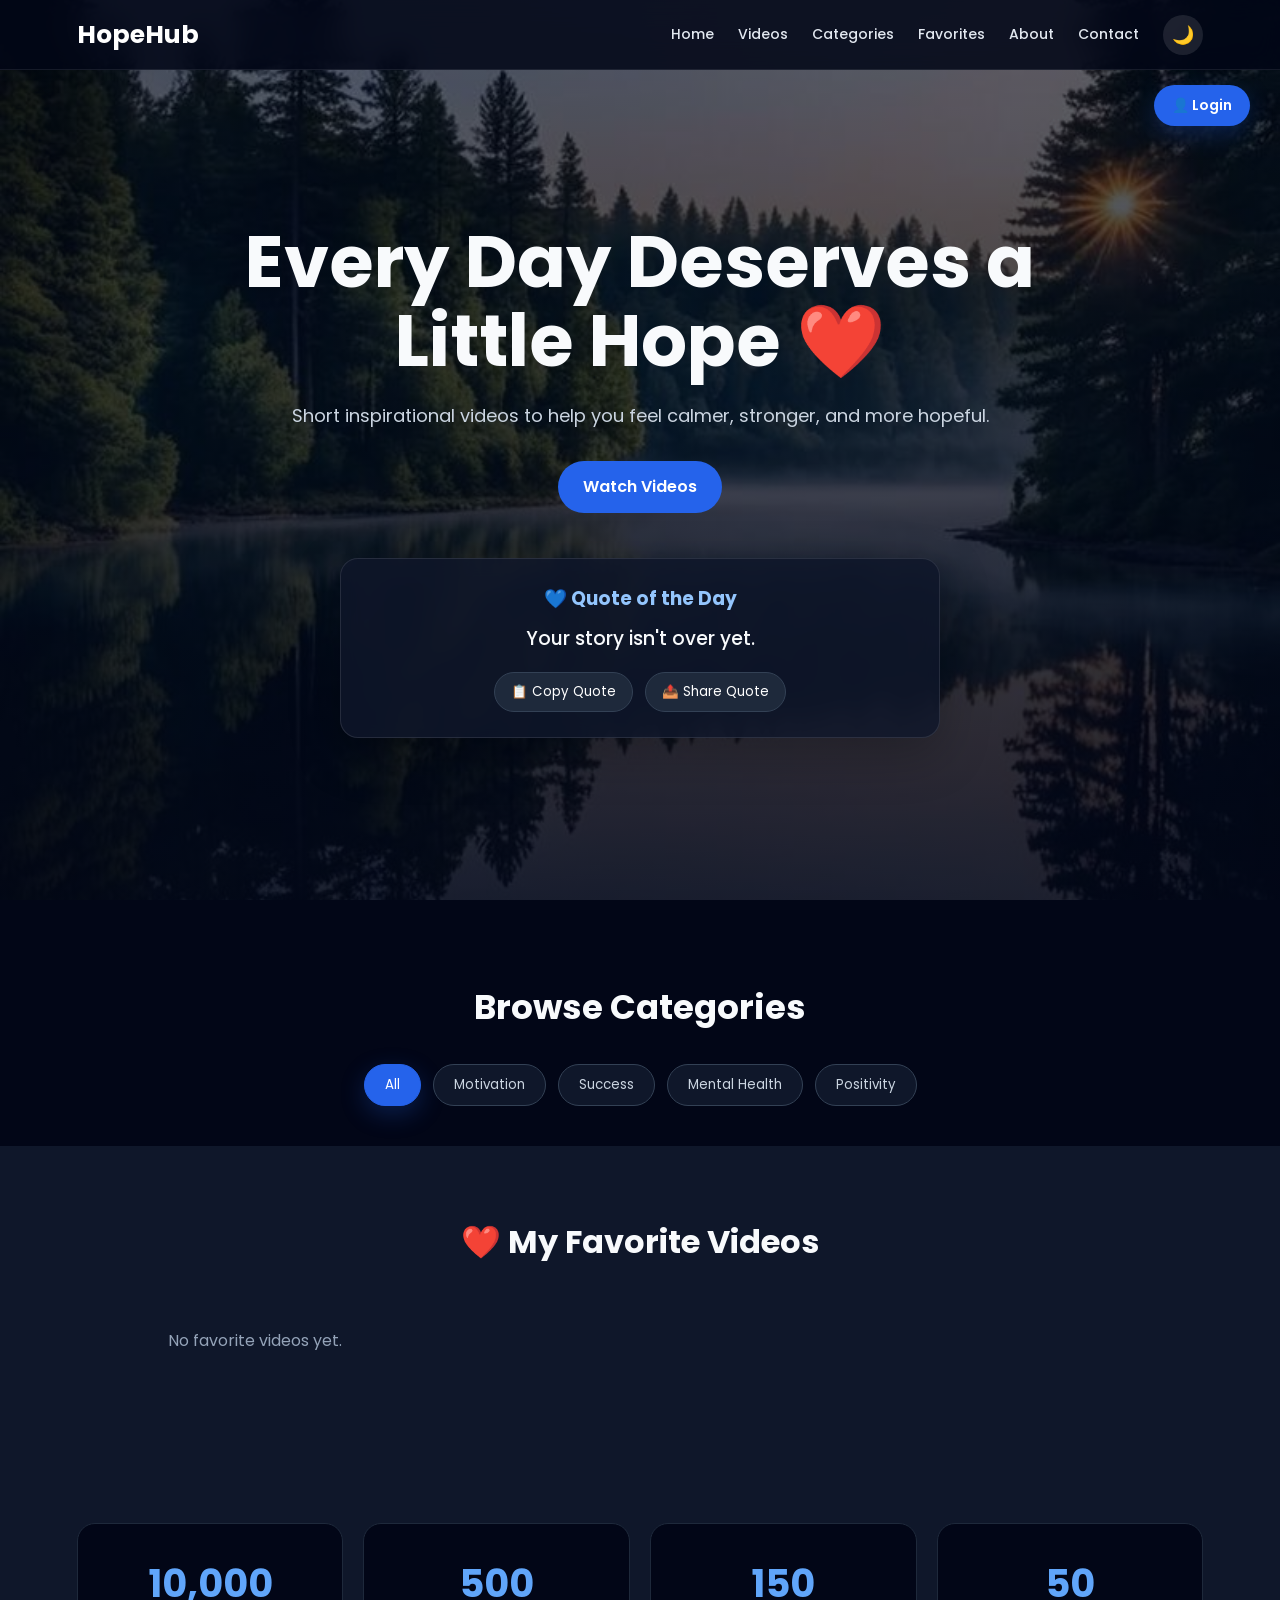
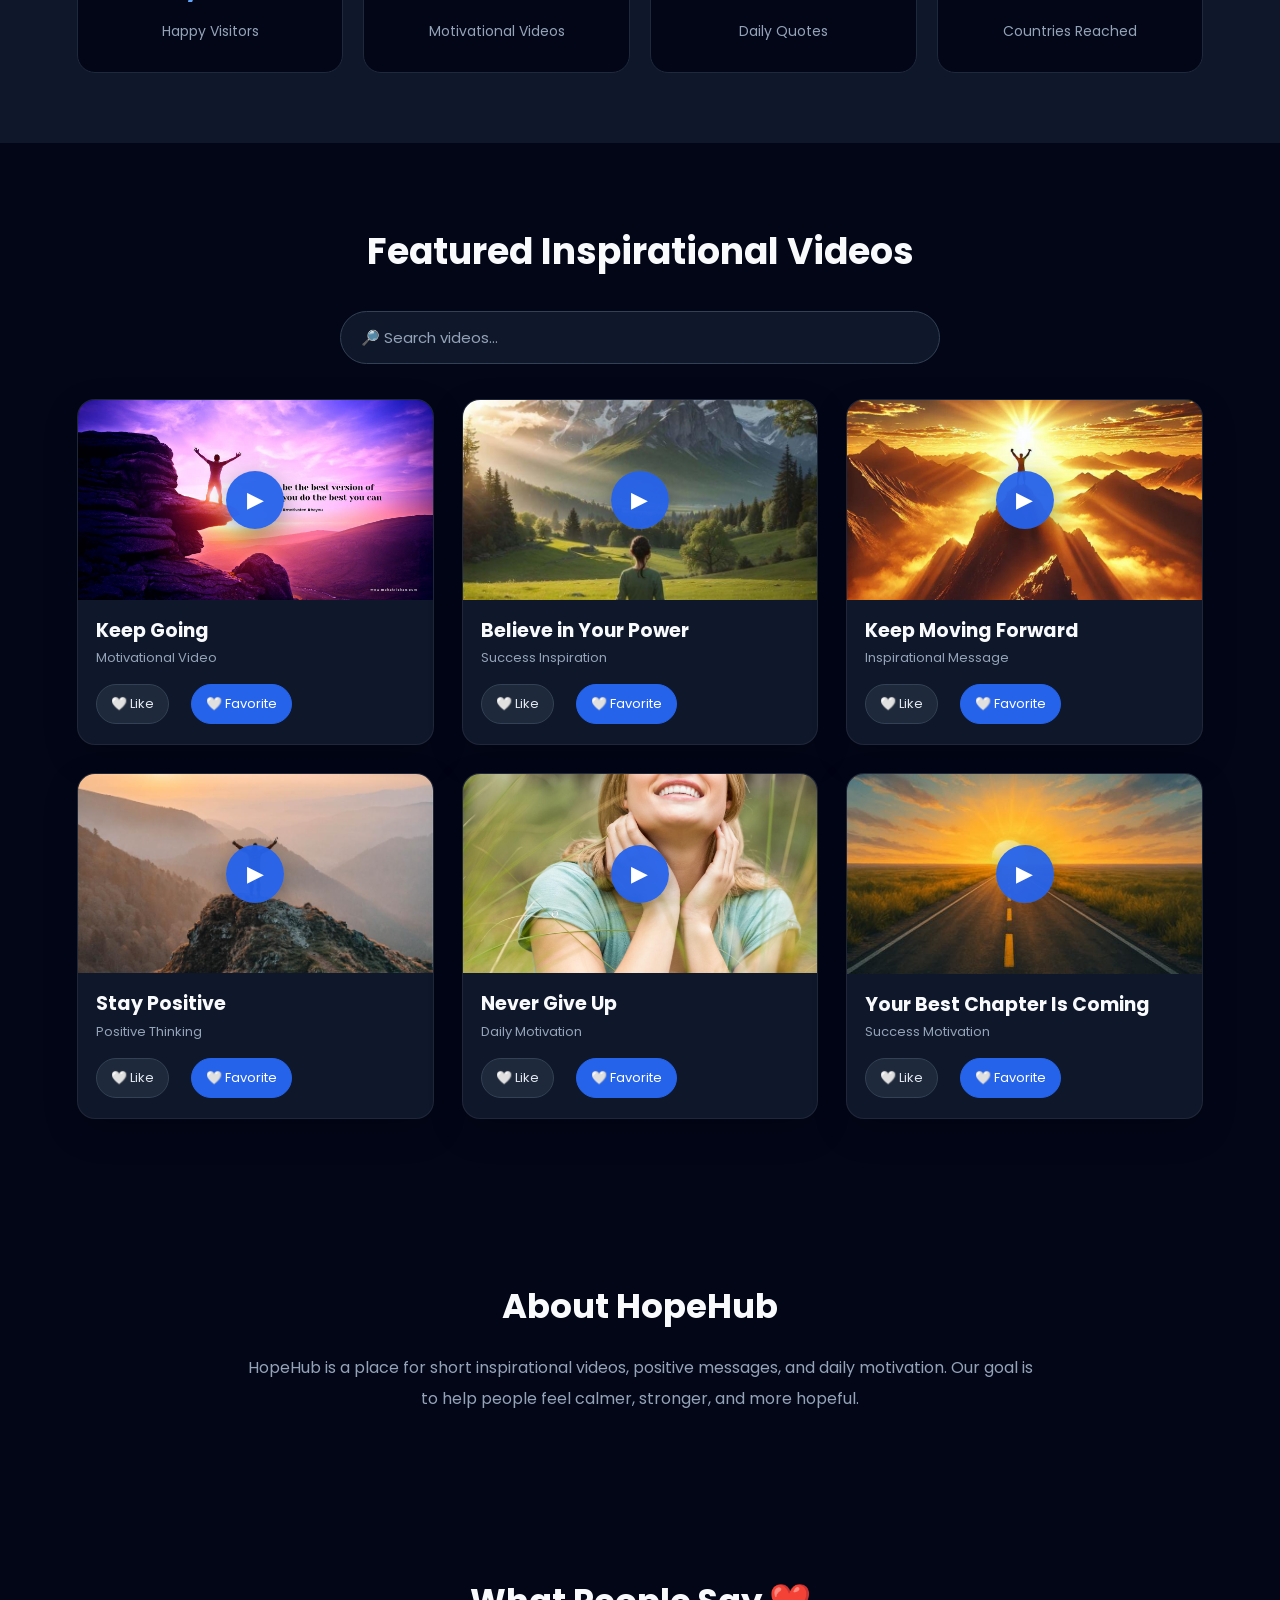
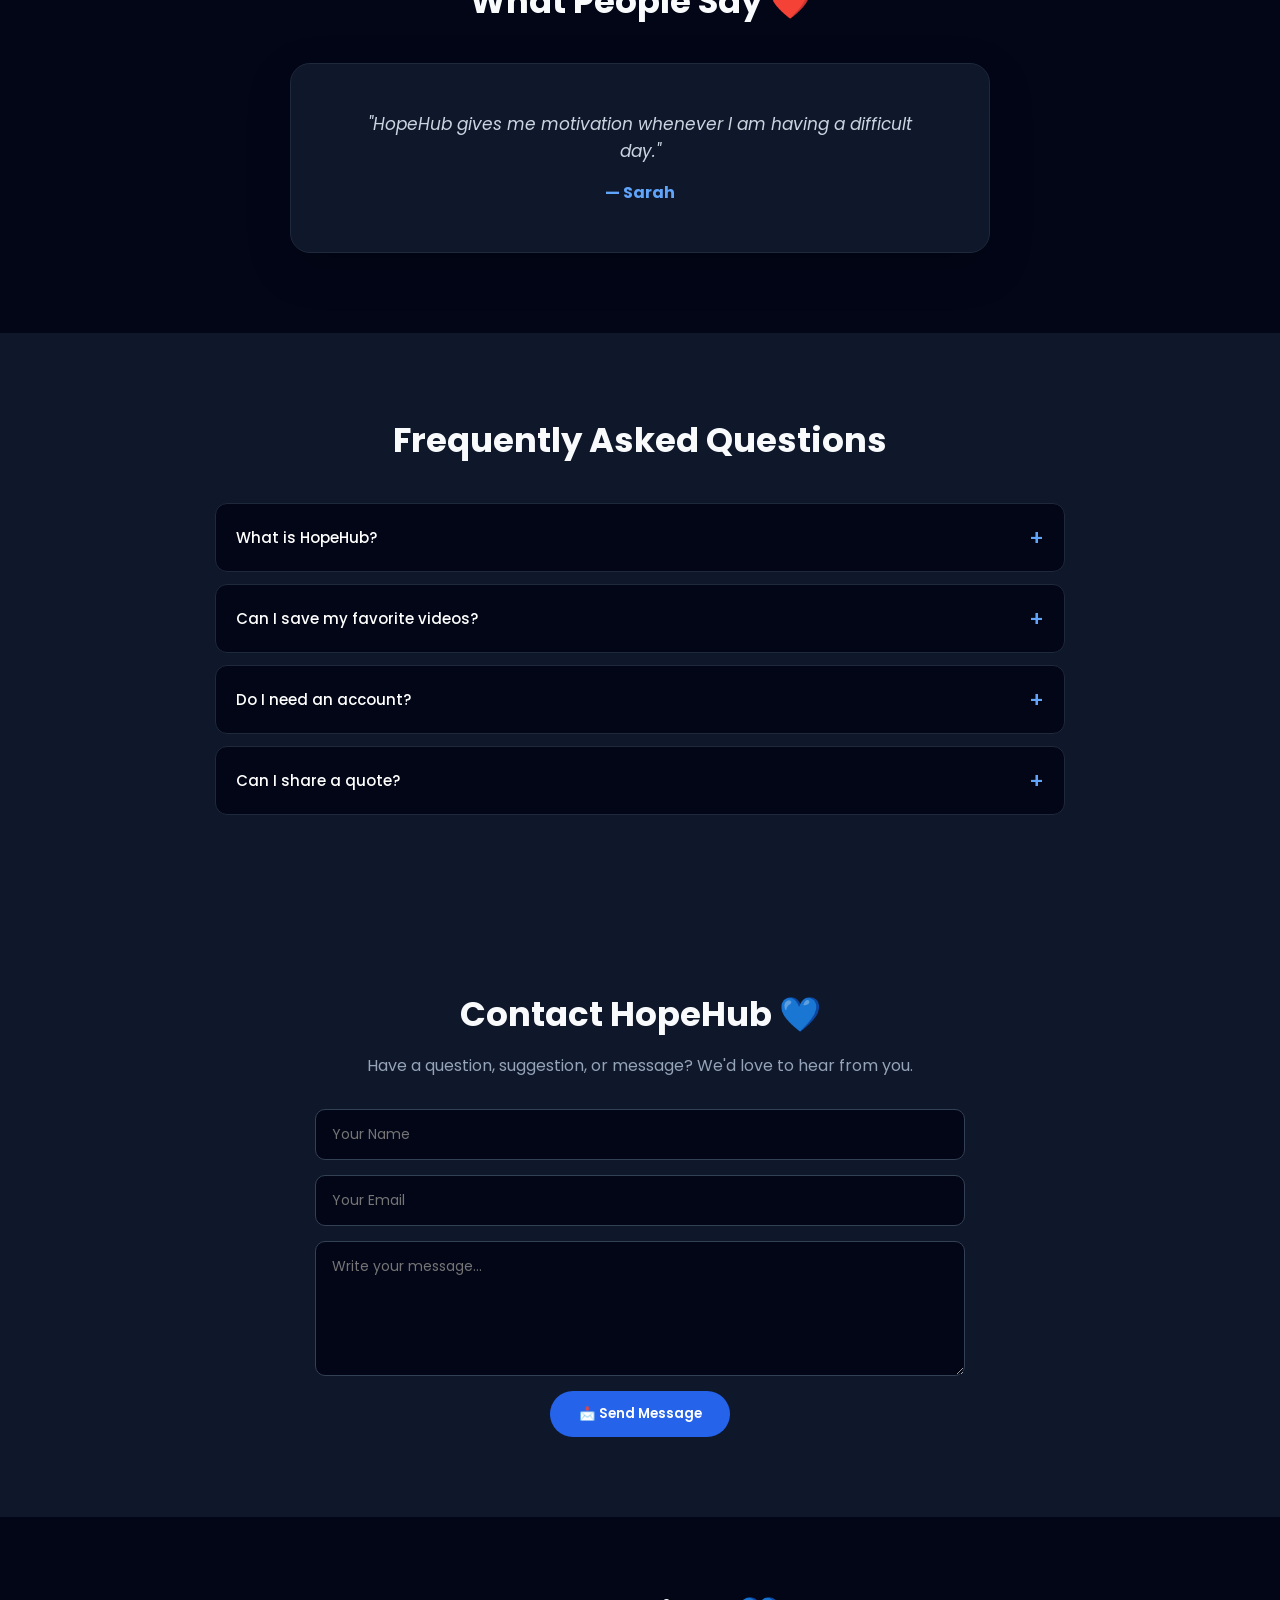
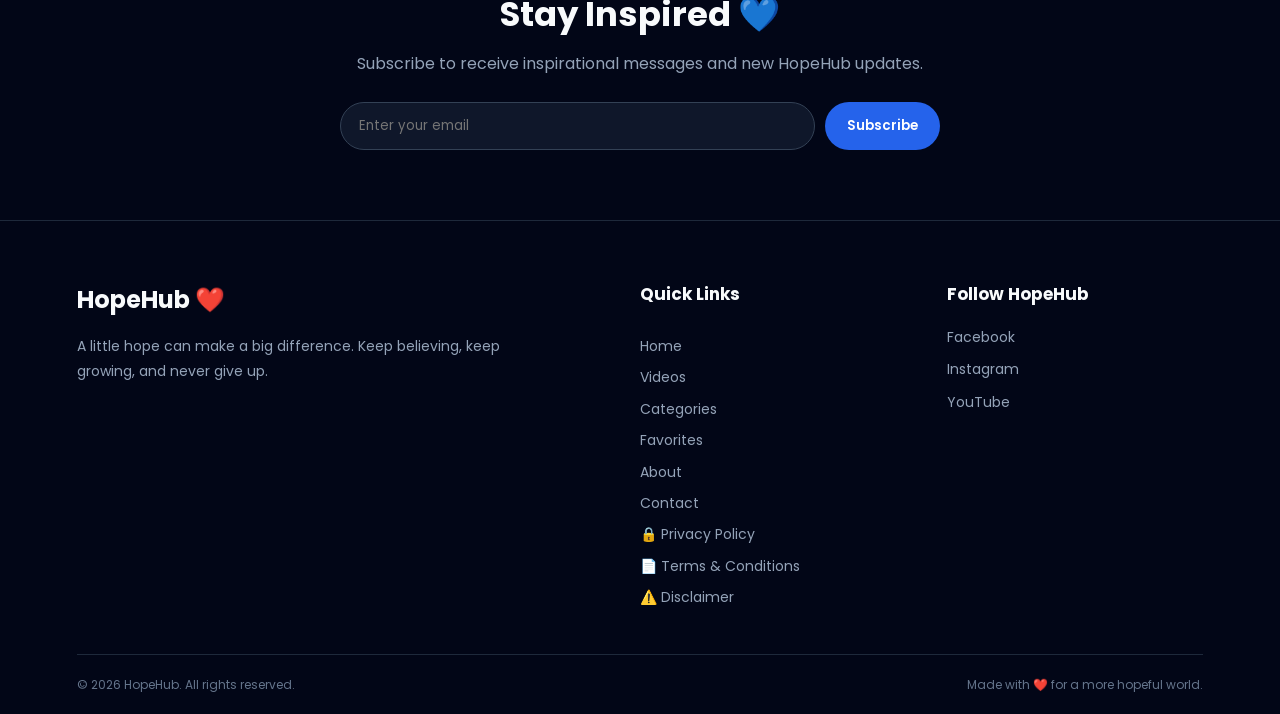
==== commit 82aa351b: "Update index.html" ====
--- a/index.html
+++ b/index.html
@@ -607,7 +607,7 @@
                 onclick="addFavorite(
                     'Believe in Your Power',
                     'images/video2.jpg',
-                    'video.html?video=Cpc-t-Uwv1I',
+                    'video.html?video=I_mPoUWBMf4,
                     this
                 )"
                 type="button"
@@ -769,7 +769,7 @@
                 onclick="addFavorite(
                     'Never Give Up',
                     'images/video5.jpg',
-                    'video.html?video=mgmVOuLgFB0',
+                    'video.html?video=suvwogCC7PI',
                     this
                 )"
                 type="button"
@@ -823,7 +823,7 @@
                 onclick="addFavorite(
                     'Your Best Chapter Is Coming',
                     'images/video6.jpg',
-                    'video.html?video=ZXsQAXx_ao0',
+                    'video.html?video=M00D85NmCwk',
                     this
                 )"
                 type="button"
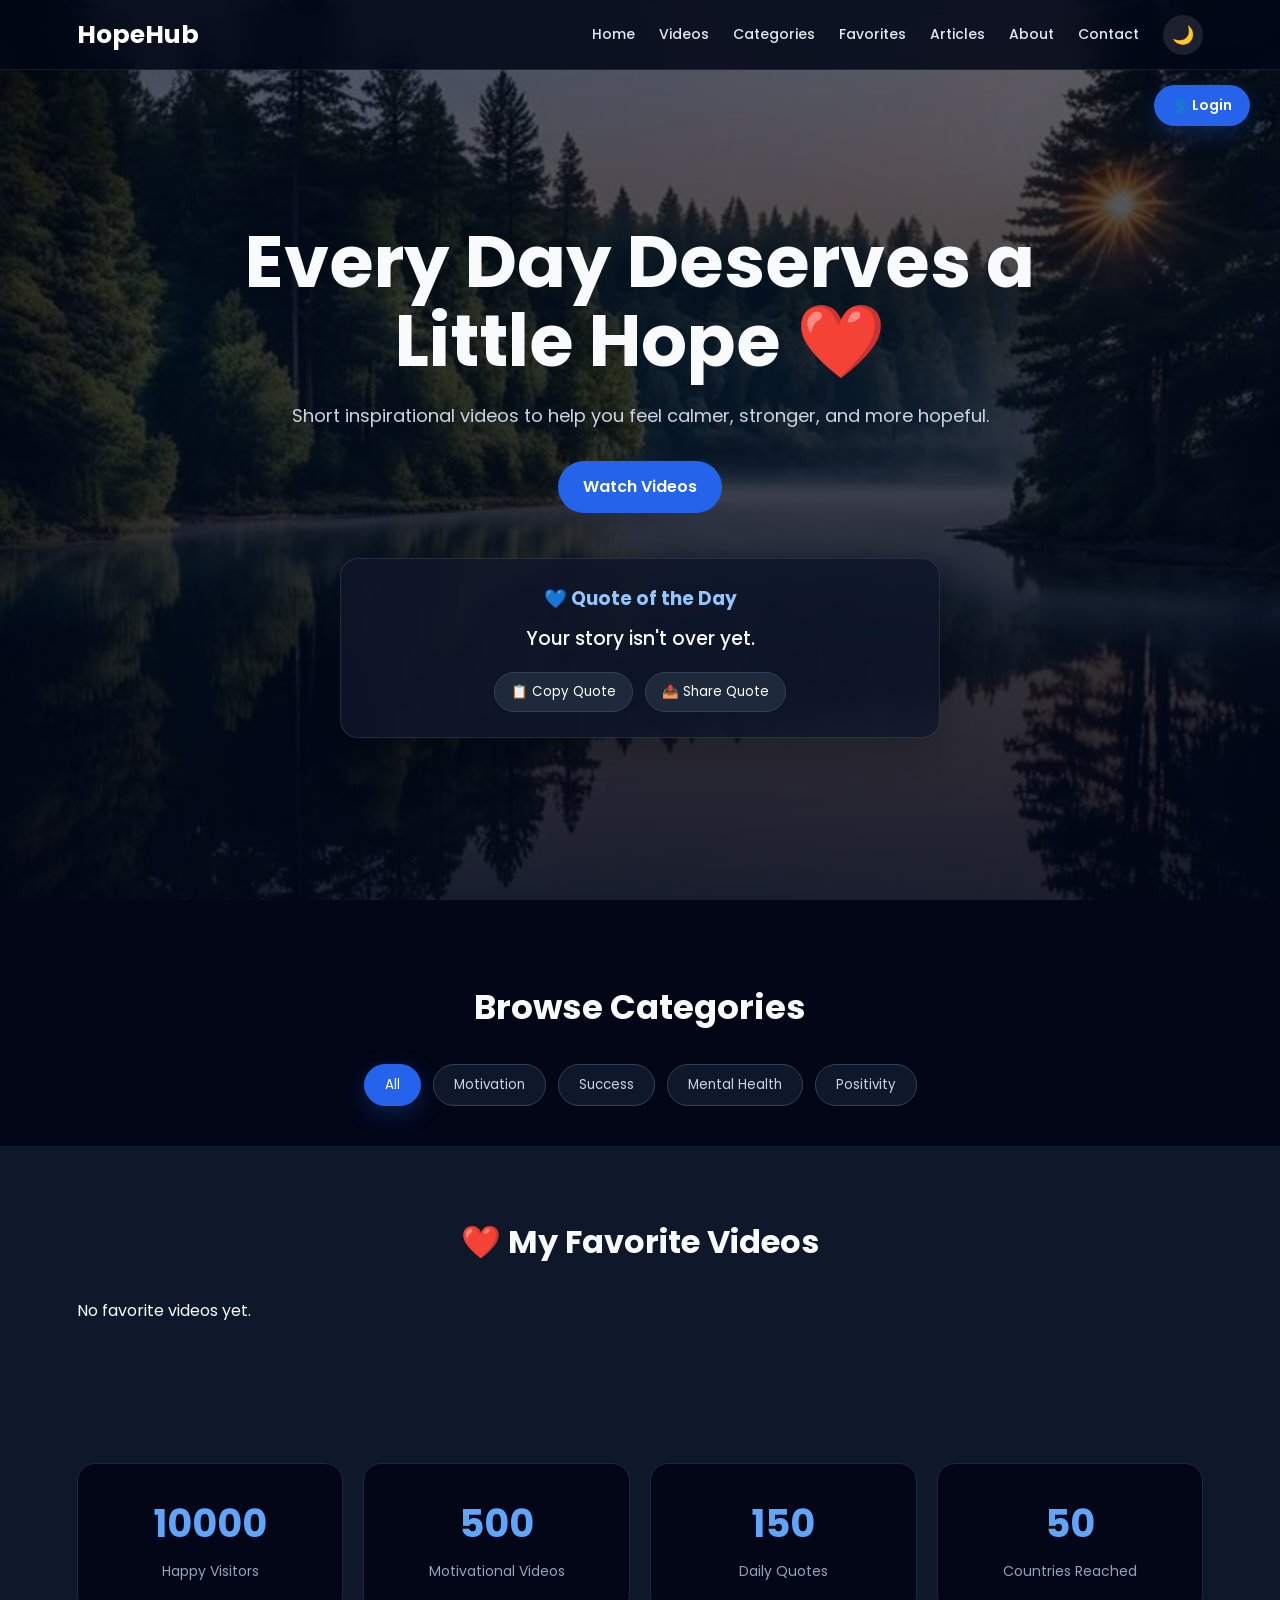
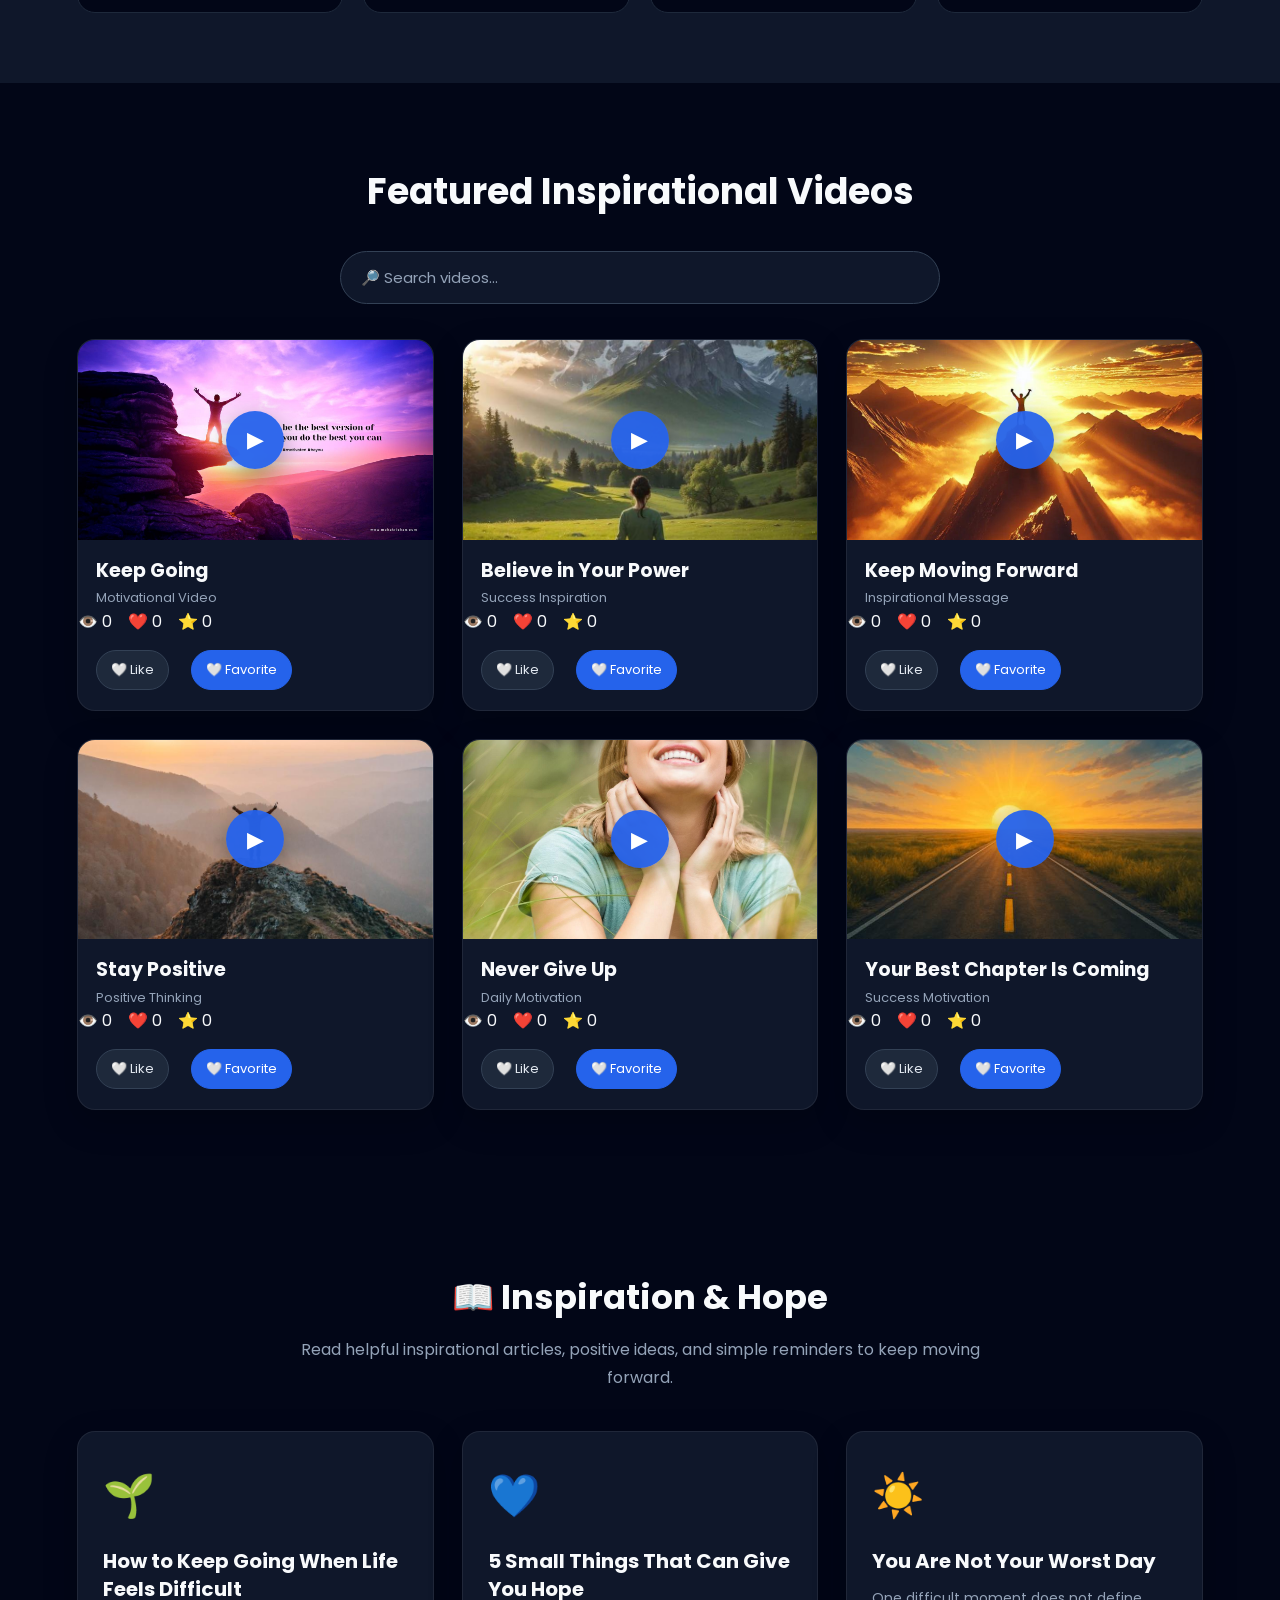
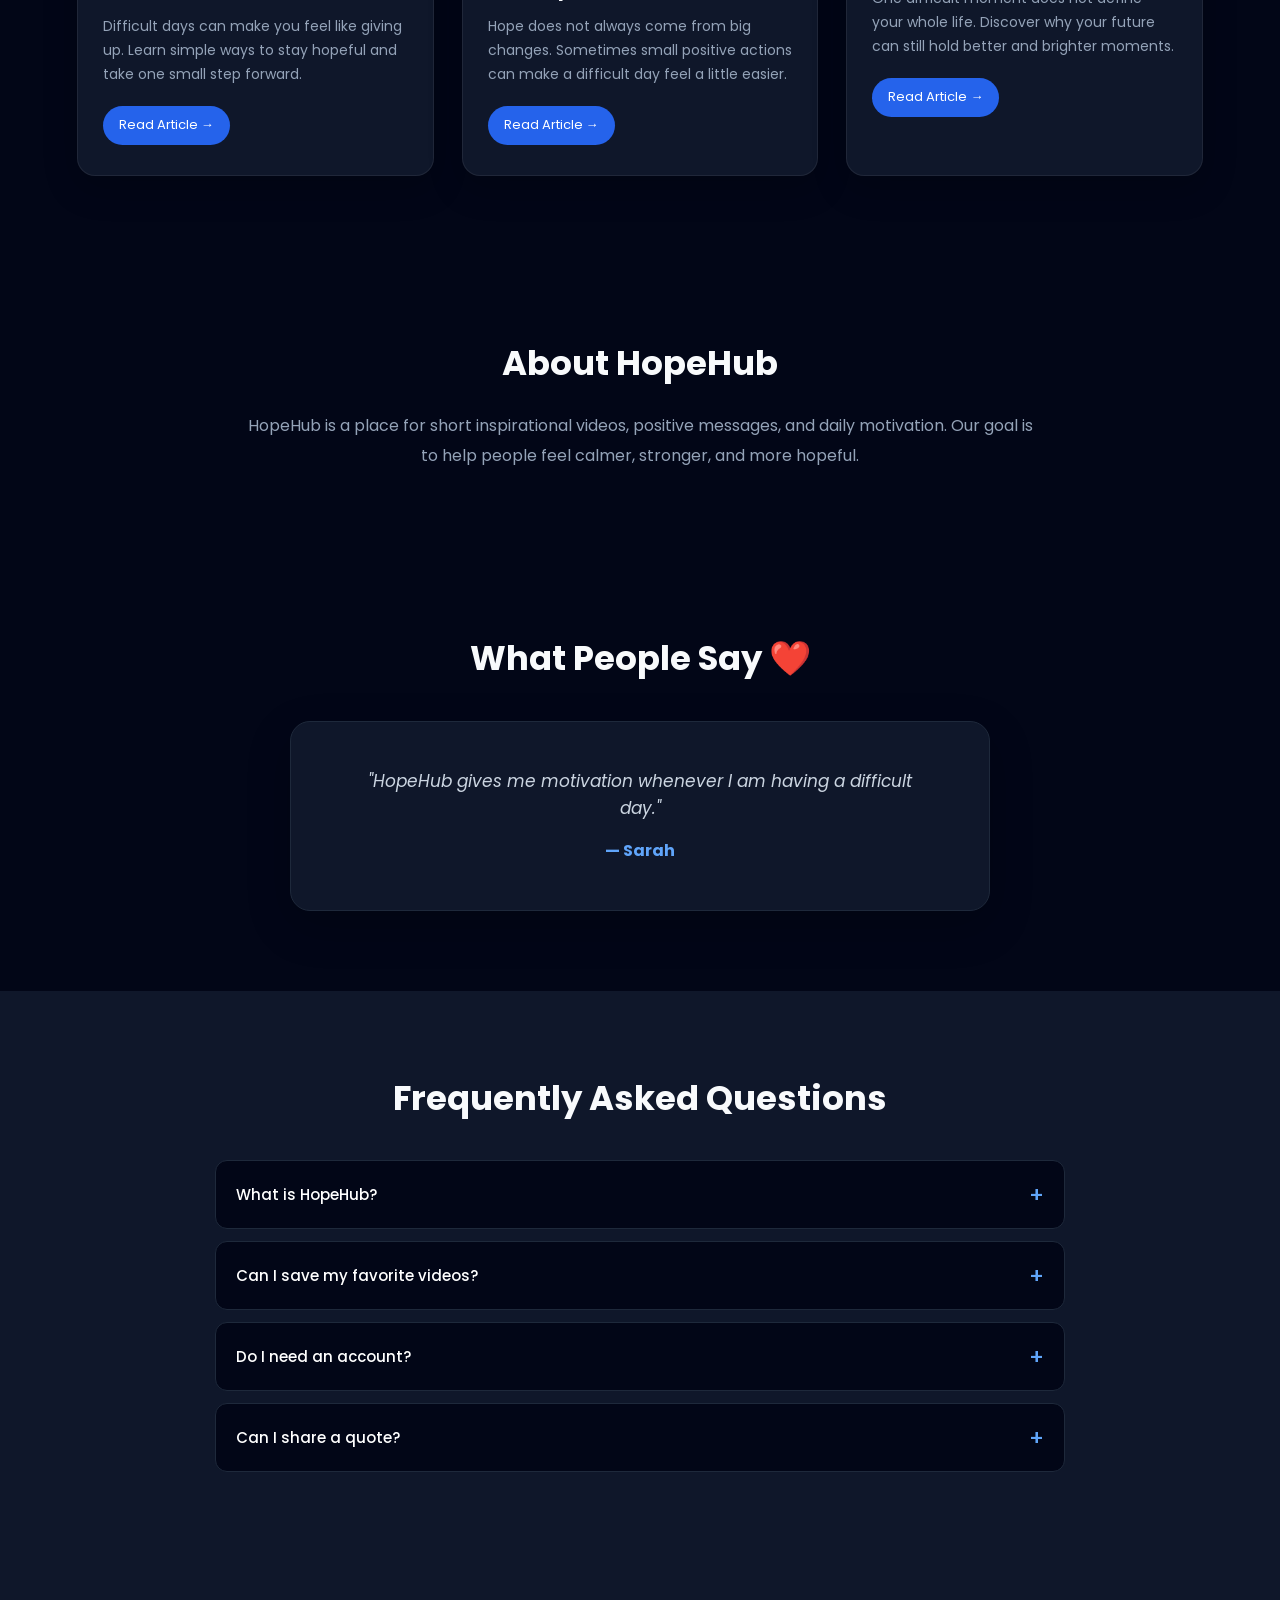
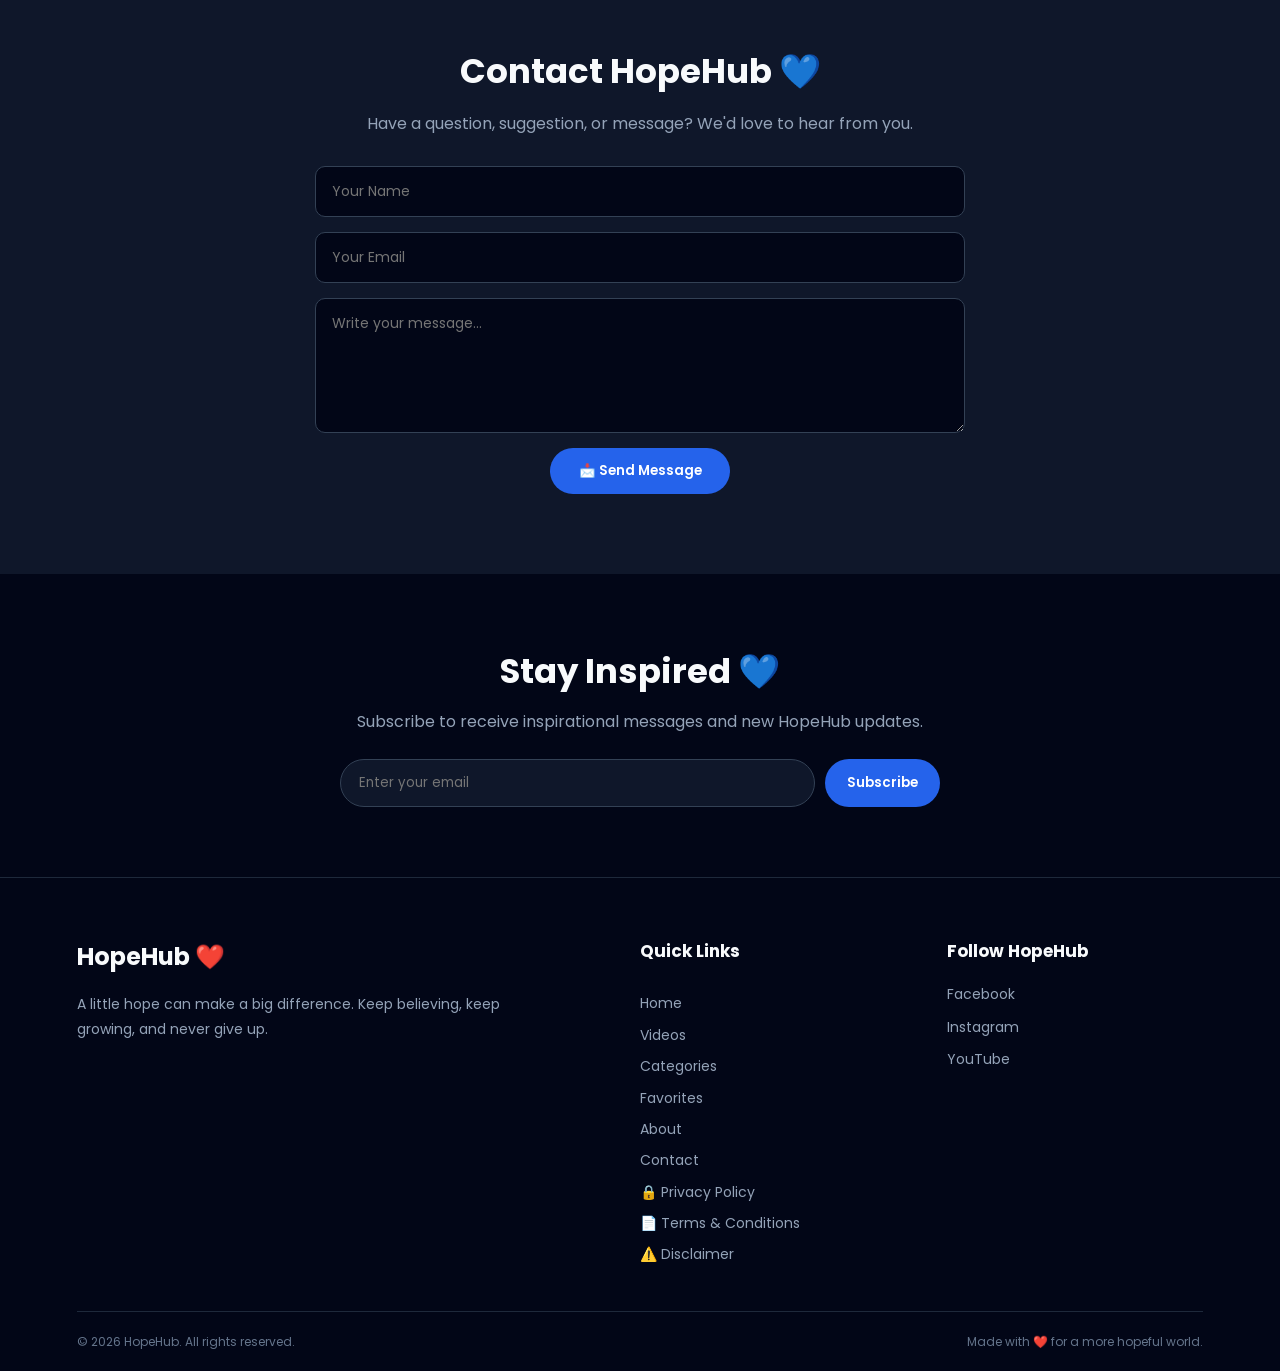
==== commit ea5578e9: "Update index.html" ====
--- a/index.html
+++ b/index.html
@@ -133,6 +133,7 @@
         <a href="#featured">Videos</a>
         <a href="#categories">Categories</a>
         <a href="#favorites">Favorites</a>
+        <a href="#articles">Articles</a>
         <a href="#about">About</a>
         <a href="#contact">Contact</a>
 
@@ -607,7 +608,7 @@
                 onclick="addFavorite(
                     'Believe in Your Power',
                     'images/video2.jpg',
-                    'video.html?video=I_mPoUWBMf4,
+                'video.html?video=I_mPoUWBMf4',
                     this
                 )"
                 type="button"
@@ -836,6 +837,105 @@
     </div>
 
 </section>
+<!-- ==================================================
+     INSPIRATION ARTICLES
+================================================== -->
+
+<section
+    class="articles"
+    id="articles"
+    data-aos="fade-up"
+>
+
+    <h2>📖 Inspiration & Hope</h2>
+
+    <p class="articles-intro">
+        Read helpful inspirational articles, positive ideas,
+        and simple reminders to keep moving forward.
+    </p>
+
+
+    <div class="article-grid">
+
+
+        <!-- ARTICLE 1 -->
+
+        <article class="article-card">
+
+            <div class="article-icon">
+                🌱
+            </div>
+
+            <h3>
+                How to Keep Going When Life Feels Difficult
+            </h3>
+
+            <p>
+                Difficult days can make you feel like giving up.
+                Learn simple ways to stay hopeful and take one
+                small step forward.
+            </p>
+
+            <a href="article-keep-going.html">
+                Read Article →
+            </a>
+
+        </article>
+
+
+        <!-- ARTICLE 2 -->
+
+        <article class="article-card">
+
+            <div class="article-icon">
+                💙
+            </div>
+
+            <h3>
+                5 Small Things That Can Give You Hope
+            </h3>
+
+            <p>
+                Hope does not always come from big changes.
+                Sometimes small positive actions can make a
+                difficult day feel a little easier.
+            </p>
+
+            <a href="article-5-small-things.html">
+                Read Article →
+            </a>
+
+        </article>
+
+
+        <!-- ARTICLE 3 -->
+
+        <article class="article-card">
+
+            <div class="article-icon">
+                ☀️
+            </div>
+
+            <h3>
+                You Are Not Your Worst Day
+            </h3>
+
+            <p>
+                One difficult moment does not define your whole
+                life. Discover why your future can still hold
+                better and brighter moments.
+            </p>
+
+            <a href="article-worst-day.html">
+                Read Article →
+            </a>
+
+        </article>
+
+
+    </div>
+
+</section>
 
 
 <!-- ==================================================
--- a/css/style.css
+++ b/css/style.css
@@ -2174,3 +2174,219 @@
         font-size: 21px;
     }
 }
+/* ==================================================
+   INSPIRATION ARTICLES
+================================================== */
+
+.articles {
+    padding: 80px 6%;
+    background: #020617;
+}
+
+.articles h2 {
+    text-align: center;
+    font-size: 34px;
+    margin-bottom: 12px;
+}
+
+.articles-intro {
+    max-width: 700px;
+    margin: 0 auto 40px;
+    text-align: center;
+    color: #94a3b8;
+    line-height: 1.7;
+}
+
+.article-grid {
+    display: grid;
+    grid-template-columns: repeat(3, minmax(0, 1fr));
+    gap: 28px;
+    max-width: 1200px;
+    margin: auto;
+}
+
+.article-card {
+    padding: 30px 25px;
+    border-radius: 18px;
+    background: #0f172a;
+    border: 1px solid rgba(255,255,255,0.07);
+    box-shadow: 0 12px 35px rgba(0,0,0,0.2);
+    transition: 0.3s ease;
+}
+
+.article-card:hover {
+    transform: translateY(-7px);
+    border-color: rgba(59,130,246,0.4);
+    box-shadow: 0 20px 45px rgba(0,0,0,0.3);
+}
+
+.article-icon {
+    font-size: 42px;
+    margin-bottom: 18px;
+}
+
+.article-card h3 {
+    font-size: 20px;
+    line-height: 1.4;
+    margin-bottom: 12px;
+}
+
+.article-card p {
+    color: #94a3b8;
+    line-height: 1.7;
+    font-size: 14px;
+    margin-bottom: 20px;
+}
+
+.article-card a {
+    display: inline-block;
+    padding: 9px 16px;
+    border-radius: 20px;
+    background: #2563eb;
+    color: white;
+    font-size: 13px;
+    transition: 0.3s ease;
+}
+
+.article-card a:hover {
+    background: #1d4ed8;
+    transform: translateY(-2px);
+}
+
+
+/* ==================================================
+   ARTICLE PAGE
+================================================== */
+
+.article-page {
+    min-height: 100vh;
+    padding: 120px 20px 70px;
+    background: #020617;
+}
+
+.article-content {
+    width: 100%;
+    max-width: 850px;
+    margin: auto;
+    padding: 45px;
+    border-radius: 20px;
+    background: #0f172a;
+    border: 1px solid rgba(255,255,255,0.07);
+    box-shadow: 0 15px 45px rgba(0,0,0,0.25);
+}
+
+.article-page-icon {
+    text-align: center;
+    font-size: 55px;
+    margin-bottom: 15px;
+}
+
+.article-content h1 {
+    text-align: center;
+    font-size: 38px;
+    line-height: 1.3;
+    margin-bottom: 20px;
+}
+
+.article-intro {
+    text-align: center;
+    color: #94a3b8;
+    font-size: 17px;
+    line-height: 1.8;
+    margin-bottom: 45px;
+}
+
+.article-content h2 {
+    color: #60a5fa;
+    font-size: 25px;
+    margin-top: 35px;
+    margin-bottom: 12px;
+}
+
+.article-content p {
+    color: #cbd5e1;
+    font-size: 16px;
+    line-height: 1.9;
+    margin-bottom: 18px;
+}
+
+.article-message {
+    margin: 35px 0;
+    padding: 22px;
+    border-left: 4px solid #2563eb;
+    border-radius: 10px;
+    background: rgba(37,99,235,0.10);
+    color: #e2e8f0;
+    line-height: 1.7;
+}
+
+.article-buttons {
+    display: flex;
+    justify-content: center;
+    flex-wrap: wrap;
+    gap: 15px;
+    margin-top: 45px;
+}
+
+
+/* ==================================================
+   ARTICLES — MOBILE
+================================================== */
+
+@media (max-width: 1000px) {
+
+    .article-grid {
+        grid-template-columns: repeat(2, minmax(0, 1fr));
+    }
+
+}
+
+
+@media (max-width: 768px) {
+
+    .articles {
+        padding: 65px 5%;
+    }
+
+    .articles h2 {
+        font-size: 29px;
+    }
+
+    .article-grid {
+        grid-template-columns: 1fr;
+        gap: 20px;
+    }
+
+    .article-page {
+        padding: 100px 15px 50px;
+    }
+
+    .article-content {
+        padding: 30px 22px;
+    }
+
+    .article-content h1 {
+        font-size: 29px;
+    }
+
+    .article-content h2 {
+        font-size: 22px;
+    }
+
+    .article-content p {
+        font-size: 15px;
+    }
+
+    .article-intro {
+        font-size: 15px;
+    }
+
+    .article-buttons {
+        flex-direction: column;
+    }
+
+    .article-buttons .btn {
+        text-align: center;
+    }
+
+}
